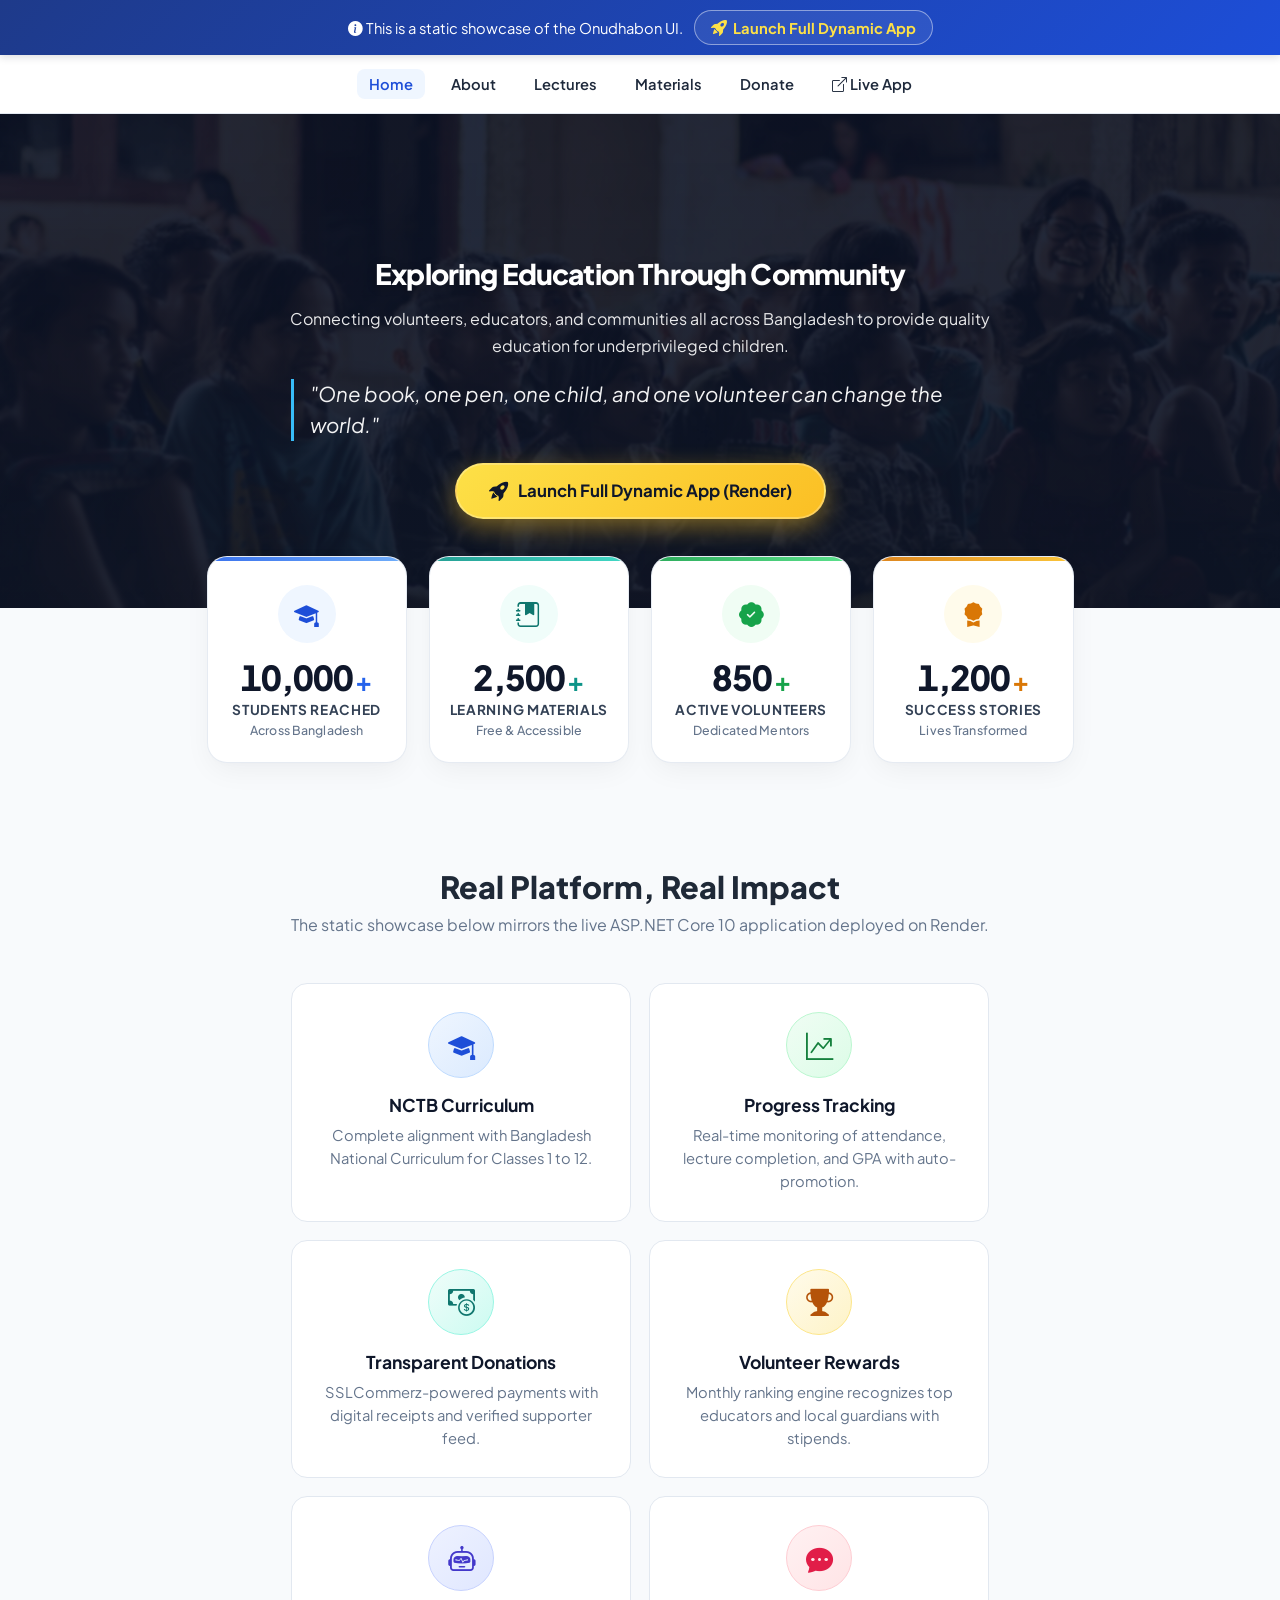
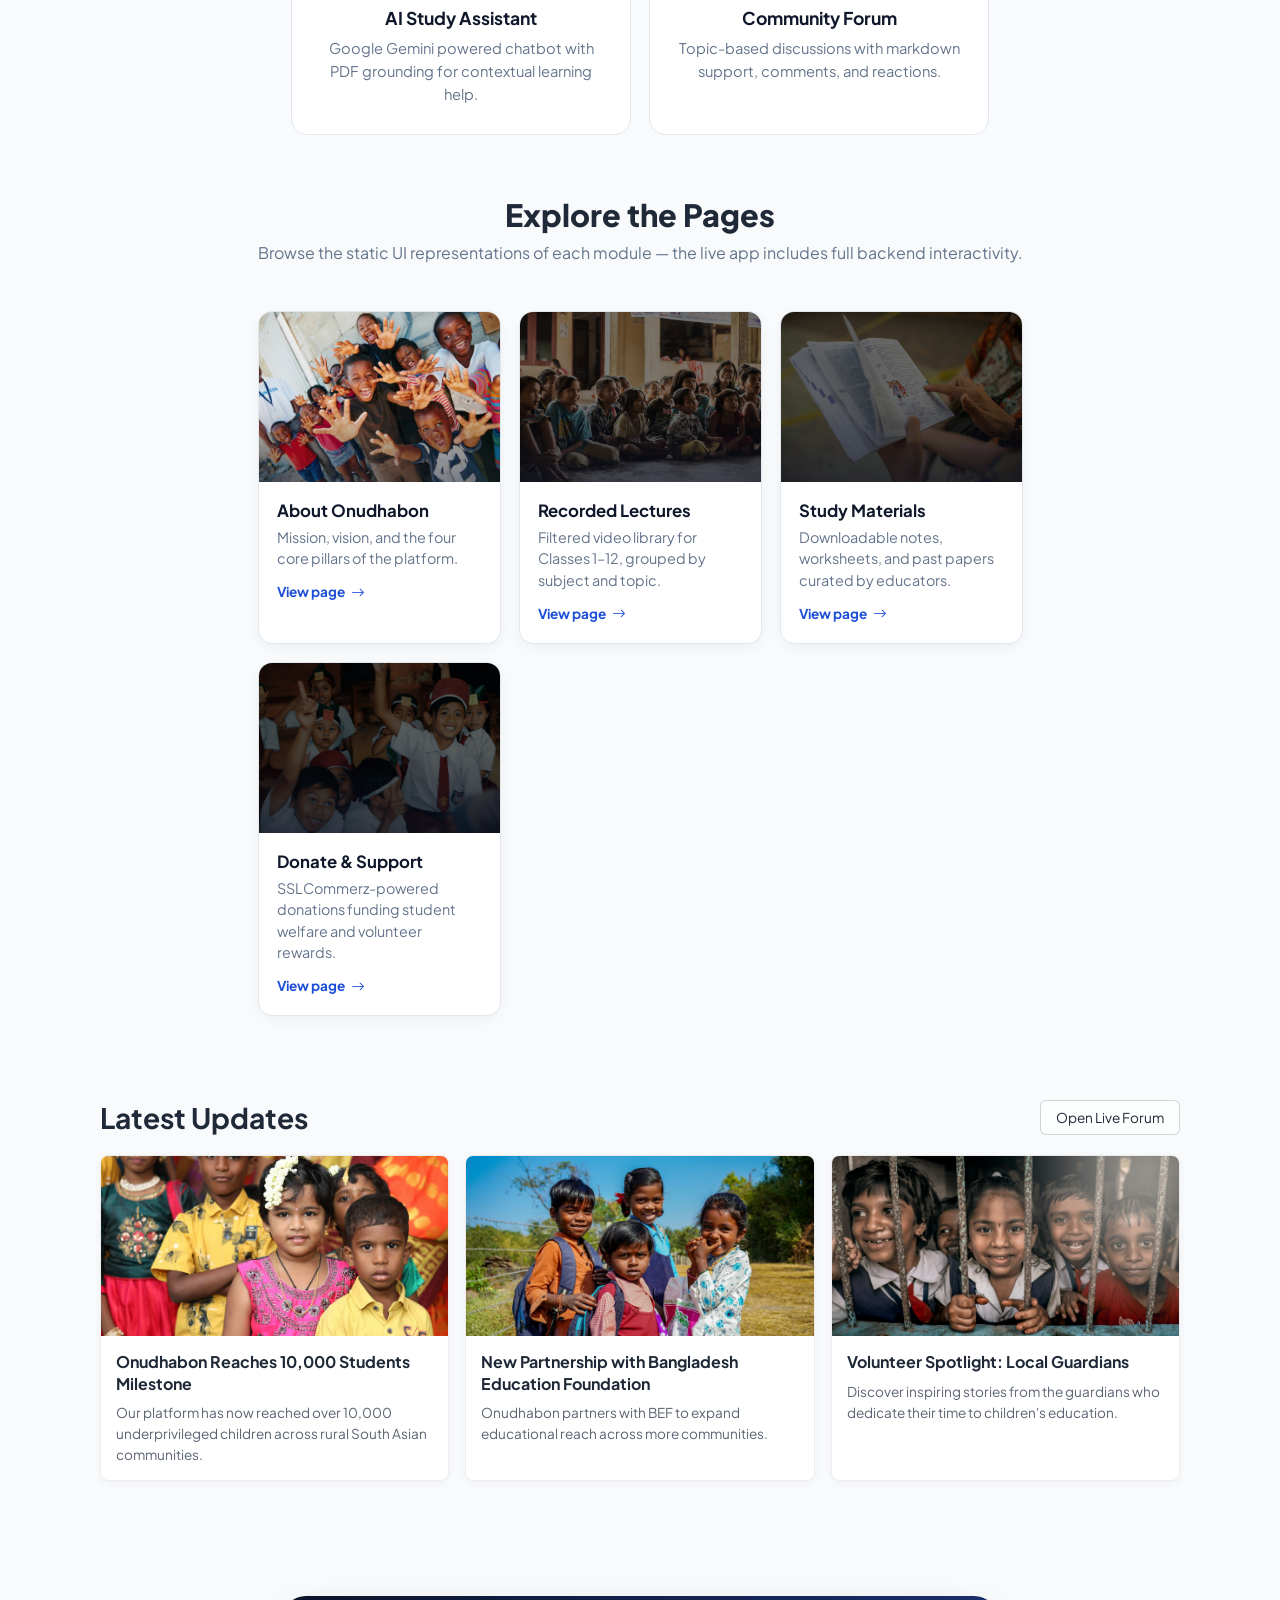
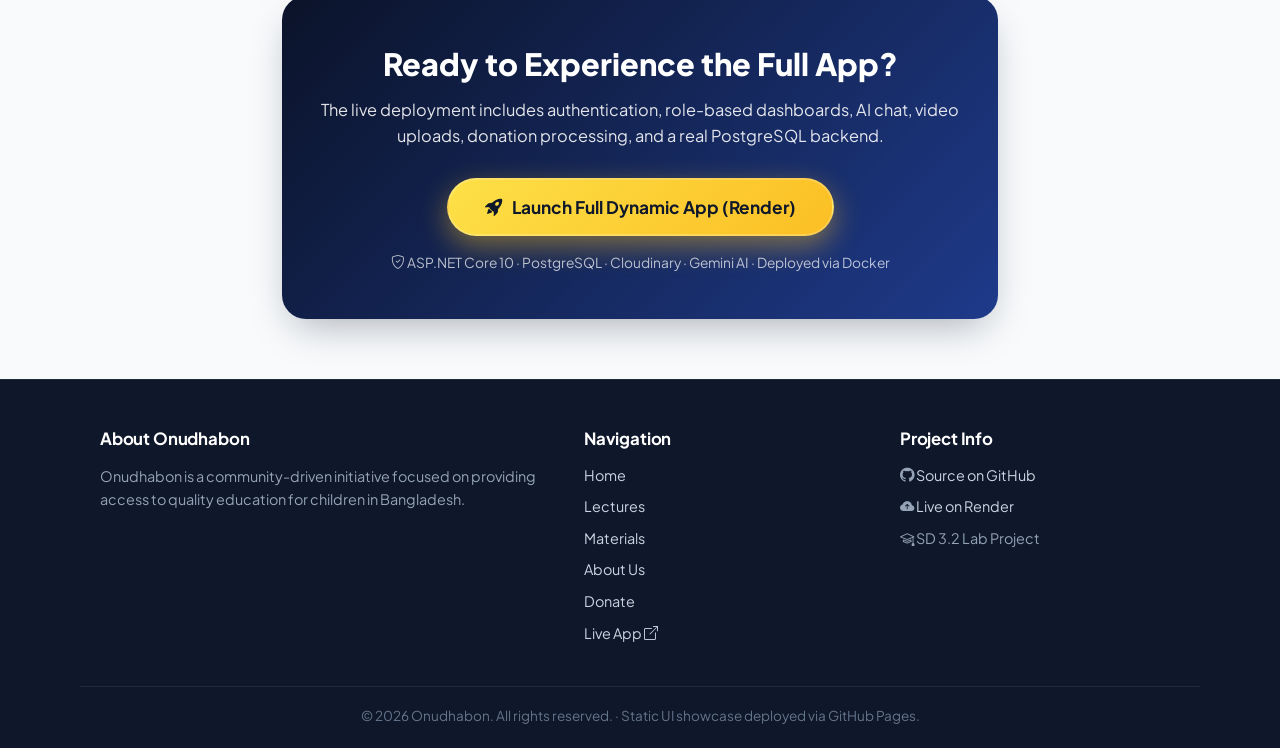
==== docs/index.html @ 287881da "Add GitHub Pages static UI showcase" ====
<!DOCTYPE html>
<html lang="en">
<head>
    <meta charset="utf-8" />
    <meta name="viewport" content="width=device-width, initial-scale=1.0" />
    <title>Onudhabon — Educational Welfare Platform | SD 3.2 Project</title>
    <meta name="description" content="Onudhabon is a community-driven educational welfare platform empowering underprivileged children in Bangladesh through volunteer educators, local guardians, and transparent donations." />
    <link rel="icon" type="image/png" href="images/tab_logo.png" />
    <link rel="preconnect" href="https://fonts.googleapis.com" />
    <link rel="preconnect" href="https://fonts.gstatic.com" crossorigin />
    <link href="https://fonts.googleapis.com/css2?family=Plus+Jakarta+Sans:wght@400;500;600;700;800&display=swap" rel="stylesheet" />
    <link rel="stylesheet" href="https://cdn.jsdelivr.net/npm/bootstrap-icons@1.11.3/font/bootstrap-icons.min.css" />
    <link rel="stylesheet" href="css/site.css" />
    <link rel="stylesheet" href="css/docs-override.css" />
</head>
<body class="d-flex flex-column min-vh-100 has-hero home-page">

    <!-- GitHub Pages notice banner -->
    <div class="ghpages-notice">
        <i class="bi bi-info-circle-fill me-1"></i>
        This is a static showcase of the Onudhabon UI.
        <a class="ghpages-notice-link" href="https://onudhabon-sd-3-2.onrender.com/" target="_blank" rel="noopener noreferrer">
            <i class="bi bi-rocket-takeoff-fill"></i> Launch Full Dynamic App
        </a>
    </div>

    <!-- Simple static page nav (for GitHub Pages - replaces Razor layout) -->
    <nav class="static-page-nav" aria-label="Showcase navigation">
        <a href="index.html" class="active">Home</a>
        <a href="about.html">About</a>
        <a href="lectures.html">Lectures</a>
        <a href="materials.html">Materials</a>
        <a href="donate.html">Donate</a>
        <a href="https://onudhabon-sd-3-2.onrender.com/" target="_blank" rel="noopener noreferrer"><i class="bi bi-box-arrow-up-right"></i> Live App</a>
    </nav>

    <!-- HERO -->
    <section class="home-hero">
        <div class="hero-overlay"></div>
        <div class="hero-content">
            <h1>Exploring Education Through Community</h1>
            <p>Connecting volunteers, educators, and communities all across Bangladesh to provide quality education for underprivileged children.</p>
            <blockquote>"One book, one pen, one child, and one volunteer can change the world."</blockquote>
            <a class="hero-cta" href="https://onudhabon-sd-3-2.onrender.com/" target="_blank" rel="noopener noreferrer">
                <i class="bi bi-rocket-takeoff-fill"></i> Launch Full Dynamic App (Render)
            </a>
        </div>
    </section>

    <!-- STATS -->
    <section class="home-stats" aria-label="Key Impact Statistics">
        <div class="stat-card stat-blue">
            <div class="stat-icon-wrapper">
                <div class="stat-icon"><i class="bi bi-mortarboard-fill"></i></div>
            </div>
            <div class="stat-info">
                <div class="stat-value-container">
                    <span class="stat-value">10,000</span><span class="stat-plus">+</span>
                </div>
                <div class="stat-label">Students Reached</div>
                <span class="stat-tag">Across Bangladesh</span>
            </div>
        </div>
        <div class="stat-card stat-teal">
            <div class="stat-icon-wrapper">
                <div class="stat-icon"><i class="bi bi-journal-bookmark-fill"></i></div>
            </div>
            <div class="stat-info">
                <div class="stat-value-container">
                    <span class="stat-value">2,500</span><span class="stat-plus">+</span>
                </div>
                <div class="stat-label">Learning Materials</div>
                <span class="stat-tag">Free &amp; Accessible</span>
            </div>
        </div>
        <div class="stat-card stat-green">
            <div class="stat-icon-wrapper">
                <div class="stat-icon"><i class="bi bi-patch-check-fill"></i></div>
            </div>
            <div class="stat-info">
                <div class="stat-value-container">
                    <span class="stat-value">850</span><span class="stat-plus">+</span>
                </div>
                <div class="stat-label">Active Volunteers</div>
                <span class="stat-tag">Dedicated Mentors</span>
            </div>
        </div>
        <div class="stat-card stat-amber">
            <div class="stat-icon-wrapper">
                <div class="stat-icon"><i class="bi bi-award-fill"></i></div>
            </div>
            <div class="stat-info">
                <div class="stat-value-container">
                    <span class="stat-value">1,200</span><span class="stat-plus">+</span>
                </div>
                <div class="stat-label">Success Stories</div>
                <span class="stat-tag">Lives Transformed</span>
            </div>
        </div>
    </section>

    <!-- FEATURES -->
    <section class="showcase-features">
        <div class="section-header">
            <div>
                <h2>Real Platform, Real Impact</h2>
                <p>The static showcase below mirrors the live ASP.NET Core 10 application deployed on Render.</p>
            </div>
        </div>

        <div class="features-grid">
            <div class="feature-card">
                <div class="feature-icon" style="background: linear-gradient(135deg, #eff6ff 0%, #dbeafe 100%); color: #1d4ed8; border: 1.5px solid #bfdbfe;">
                    <i class="bi bi-mortarboard-fill"></i>
                </div>
                <h3>NCTB Curriculum</h3>
                <p>Complete alignment with Bangladesh National Curriculum for Classes 1 to 12.</p>
            </div>
            <div class="feature-card">
                <div class="feature-icon" style="background: linear-gradient(135deg, #f0fdf4 0%, #dcfce7 100%); color: #15803d; border: 1.5px solid #bbf7d0;">
                    <i class="bi bi-graph-up-arrow"></i>
                </div>
                <h3>Progress Tracking</h3>
                <p>Real-time monitoring of attendance, lecture completion, and GPA with auto-promotion.</p>
            </div>
            <div class="feature-card">
                <div class="feature-icon" style="background: linear-gradient(135deg, #f0fdfa 0%, #ccfbf1 100%); color: #0f766e; border: 1.5px solid #99f6e4;">
                    <i class="bi bi-cash-coin"></i>
                </div>
                <h3>Transparent Donations</h3>
                <p>SSLCommerz-powered payments with digital receipts and verified supporter feed.</p>
            </div>
            <div class="feature-card">
                <div class="feature-icon" style="background: linear-gradient(135deg, #fffbeb 0%, #fef3c7 100%); color: #b45309; border: 1.5px solid #fde68a;">
                    <i class="bi bi-trophy-fill"></i>
                </div>
                <h3>Volunteer Rewards</h3>
                <p>Monthly ranking engine recognizes top educators and local guardians with stipends.</p>
            </div>
            <div class="feature-card">
                <div class="feature-icon" style="background: linear-gradient(135deg, #eef2ff 0%, #e0e7ff 100%); color: #4338ca; border: 1.5px solid #c7d2fe;">
                    <i class="bi bi-robot"></i>
                </div>
                <h3>AI Study Assistant</h3>
                <p>Google Gemini powered chatbot with PDF grounding for contextual learning help.</p>
            </div>
            <div class="feature-card">
                <div class="feature-icon" style="background: linear-gradient(135deg, #fff1f2 0%, #ffe4e6 100%); color: #e11d48; border: 1.5px solid #fecdd3;">
                    <i class="bi bi-chat-dots-fill"></i>
                </div>
                <h3>Community Forum</h3>
                <p>Topic-based discussions with markdown support, comments, and reactions.</p>
            </div>
        </div>
    </section>

    <!-- PAGE PREVIEW TILES -->
    <section class="showcase-features" style="margin-top: 0;">
        <div class="section-header">
            <div>
                <h2>Explore the Pages</h2>
                <p>Browse the static UI representations of each module — the live app includes full backend interactivity.</p>
            </div>
        </div>

        <div class="features-grid">
            <a class="preview-tile" href="about.html">
                <div class="preview-tile-img" style="background-image: url('images/about_hero.jpg');"></div>
                <div class="preview-tile-body">
                    <h3>About Onudhabon</h3>
                    <p>Mission, vision, and the four core pillars of the platform.</p>
                    <span class="preview-link">View page <i class="bi bi-arrow-right"></i></span>
                </div>
            </a>
            <a class="preview-tile" href="lectures.html">
                <div class="preview-tile-img" style="background-image: url('images/home.jpeg');"></div>
                <div class="preview-tile-body">
                    <h3>Recorded Lectures</h3>
                    <p>Filtered video library for Classes 1–12, grouped by subject and topic.</p>
                    <span class="preview-link">View page <i class="bi bi-arrow-right"></i></span>
                </div>
            </a>
            <a class="preview-tile" href="materials.html">
                <div class="preview-tile-img" style="background-image: url('images/materials.jpeg');"></div>
                <div class="preview-tile-body">
                    <h3>Study Materials</h3>
                    <p>Downloadable notes, worksheets, and past papers curated by educators.</p>
                    <span class="preview-link">View page <i class="bi bi-arrow-right"></i></span>
                </div>
            </a>
            <a class="preview-tile" href="donate.html">
                <div class="preview-tile-img" style="background-image: url('images/donation_hero.jpg');"></div>
                <div class="preview-tile-body">
                    <h3>Donate &amp; Support</h3>
                    <p>SSLCommerz-powered donations funding student welfare and volunteer rewards.</p>
                    <span class="preview-link">View page <i class="bi bi-arrow-right"></i></span>
                </div>
            </a>
        </div>
    </section>

    <!-- LATEST UPDATES -->
    <section class="home-updates">
        <div class="section-header">
            <h2>Latest Updates</h2>
            <a class="view-all-btn" href="https://onudhabon-sd-3-2.onrender.com/Forum" target="_blank" rel="noopener noreferrer">Open Live Forum</a>
        </div>
        <div class="updates-grid">
            <article class="update-card">
                <img src="images/latest updates pic1.jpeg" alt="Milestone image" />
                <div class="update-card-body">
                    <h3>Onudhabon Reaches 10,000 Students Milestone</h3>
                    <p>Our platform has now reached over 10,000 underprivileged children across rural South Asian communities.</p>
                </div>
            </article>
            <article class="update-card">
                <img src="images/latest updates pic2.jpeg" alt="Partnership image" />
                <div class="update-card-body">
                    <h3>New Partnership with Bangladesh Education Foundation</h3>
                    <p>Onudhabon partners with BEF to expand educational reach across more communities.</p>
                </div>
            </article>
            <article class="update-card">
                <img src="images/latest updates pic3.jpeg" alt="Guardian image" />
                <div class="update-card-body">
                    <h3>Volunteer Spotlight: Local Guardians</h3>
                    <p>Discover inspiring stories from the guardians who dedicate their time to children's education.</p>
                </div>
            </article>
        </div>
    </section>

    <!-- BIG CTA -->
    <section class="big-cta">
        <h2>Ready to Experience the Full App?</h2>
        <p>The live deployment includes authentication, role-based dashboards, AI chat, video uploads, donation processing, and a real PostgreSQL backend.</p>
        <a class="big-cta-btn" href="https://onudhabon-sd-3-2.onrender.com/" target="_blank" rel="noopener noreferrer">
            <i class="bi bi-rocket-takeoff-fill"></i> Launch Full Dynamic App (Render)
        </a>
        <span class="small-note">
            <i class="bi bi-shield-check me-1"></i>
            ASP.NET Core 10 · PostgreSQL · Cloudinary · Gemini AI · Deployed via Docker
        </span>
    </section>

    <!-- FOOTER -->
    <footer class="site-footer mt-auto">
        <div class="footer-inner">
            <div class="footer-column about-column">
                <h3>About Onudhabon</h3>
                <p>Onudhabon is a community-driven initiative focused on providing access to quality education for children in Bangladesh.</p>
            </div>
            <div class="footer-column navigation-column">
                <h3>Navigation</h3>
                <ul>
                    <li><a href="index.html">Home</a></li>
                    <li><a href="lectures.html">Lectures</a></li>
                    <li><a href="materials.html">Materials</a></li>
                    <li><a href="about.html">About Us</a></li>
                    <li><a href="donate.html">Donate</a></li>
                    <li><a href="https://onudhabon-sd-3-2.onrender.com/" target="_blank" rel="noopener noreferrer">Live App <i class="bi bi-box-arrow-up-right"></i></a></li>
                </ul>
            </div>
            <div class="footer-column connect-column">
                <h3>Project Info</h3>
                <ul>
                    <li><i class="bi bi-github me-1"></i> <a href="https://github.com/abonty360/Onudhabon_SD_3.2" target="_blank" rel="noopener noreferrer">Source on GitHub</a></li>
                    <li><i class="bi bi-cloud-arrow-up-fill me-1"></i> <a href="https://onudhabon-sd-3-2.onrender.com/" target="_blank" rel="noopener noreferrer">Live on Render</a></li>
                    <li><i class="bi bi-mortarboard me-1"></i> SD 3.2 Lab Project</li>
                </ul>
            </div>
        </div>
        <div class="footer-bottom">
            &copy; 2026 Onudhabon. All rights reserved. · Static UI showcase deployed via GitHub Pages.
        </div>
    </footer>
</body>
</html>
---- docs/css/site.css ----
/* =========================================
   BASE & GLOBAL LAYOUT
========================================= */

html {
    position: relative;
    min-height: 100%;
    width: 100%;
    overflow-x: clip;
    -webkit-font-smoothing: antialiased;
    -moz-osx-font-smoothing: grayscale;
    -webkit-text-size-adjust: 100%;
}

body {
    min-height: 100vh;
    min-height: 100dvh;
    width: 100%;
    overflow-x: clip;
    display: flex;
    flex-direction: column;
    margin: 0;
    font-family: "Plus Jakarta Sans", -apple-system, BlinkMacSystemFont, "Segoe UI", Roboto, sans-serif;
    color: #0f172a;
    background-color: #f8fafc;
    -webkit-tap-highlight-color: transparent;
}

main[role="main"],
main {
    flex: 1 0 auto;
    width: 100%;
}

.footer {
    width: 100%;
    margin-top: auto;
    line-height: normal;
    padding: 1.25rem 0;
    background-color: #ffffff;
}

/* =========================================
   SITE HEADER & NAVIGATION BAR
========================================= */

.site-header {
    position: fixed;
    top: 0;
    left: 0;
    right: 0;
    width: 100%;
    z-index: 1050;
    transition: background-color 0.25s cubic-bezier(0.16, 1, 0.3, 1),
                box-shadow 0.25s cubic-bezier(0.16, 1, 0.3, 1),
                border-color 0.25s ease,
                backdrop-filter 0.25s ease;
}

/* Non-Hero pages need top padding so content is not obscured */
body:not(.has-hero) main {
    padding-top: 74px;
}

/* Header in Transparent State (at top of hero pages) */
.site-header.header-transparent {
    background: linear-gradient(180deg, rgba(11, 19, 41, 0.85) 0%, rgba(11, 19, 41, 0.3) 75%, transparent 100%);
    border-bottom: 1px solid rgba(255, 255, 255, 0.08);
}

/* Header in Solid Dark State (initial state on non-hero pages) */
.site-header.header-solid {
    background: #0b1329;
    border-bottom: 1px solid rgba(255, 255, 255, 0.08);
    box-shadow: 0 4px 16px rgba(11, 19, 41, 0.2);
}

/* Default transparent/dark nav link colors */
.main-navbar .nav-link {
    color: rgba(255, 255, 255, 0.9) !important;
    font-weight: 500;
    transition: color 0.2s ease;
}

.main-navbar .nav-link:hover {
    color: #ffffff !important;
}

.main-navbar .nav-link.active {
    color: #ffffff !important;
    font-weight: 700;
}

/* Transparent State: Buttons & Links */
.nav-donate-link {
    color: #fde047 !important;
    font-weight: 700 !important;
}

.user-profile-link {
    background-color: rgba(255, 255, 255, 0.12);
    border: 1px solid rgba(255, 255, 255, 0.2);
    transition: background-color 0.2s ease;
}

.user-profile-link:hover {
    background-color: rgba(255, 255, 255, 0.2);
}

.user-name-text {
    color: #ffffff;
}

.nav-icon-link {
    color: #ffffff !important;
    transition: background-color 0.2s ease;
}

.nav-icon-link:hover {
    background-color: rgba(255, 255, 255, 0.15);
}

.btn-nav-action {
    color: #ffffff !important;
    border: 1px solid rgba(255, 255, 255, 0.4) !important;
    background-color: rgba(255, 255, 255, 0.1) !important;
    backdrop-filter: blur(4px);
    transition: all 0.2s ease;
}

.btn-nav-action:hover {
    background-color: #ffffff !important;
    color: #0f172a !important;
    border-color: #ffffff !important;
}

.btn-nav-login {
    color: #ffffff !important;
    border: 1px solid rgba(255, 255, 255, 0.4) !important;
    background-color: rgba(255, 255, 255, 0.08) !important;
    backdrop-filter: blur(4px);
    transition: all 0.2s ease;
}

.main-navbar .nav-link.btn-nav-login:hover,
.btn-nav-login:hover {
    background-color: rgba(255, 255, 255, 0.18) !important;
    border-color: rgba(255, 255, 255, 0.75) !important;
    color: #ffffff !important;
    transform: translateY(-1px);
    box-shadow: 0 4px 12px rgba(0, 0, 0, 0.15);
}

.btn-nav-register {
    background: linear-gradient(135deg, #1e3a8a 0%, #1d4ed8 100%) !important;
    color: #ffffff !important;
    border: 1px solid rgba(255, 255, 255, 0.25) !important;
    box-shadow: 0 2px 8px rgba(29, 78, 216, 0.25);
    transition: all 0.2s ease;
}

.btn-nav-register:hover {
    background: linear-gradient(135deg, #1e40af 0%, #2563eb 100%) !important;
    color: #ffffff !important;
    box-shadow: 0 4px 14px rgba(29, 78, 216, 0.4);
    transform: translateY(-1px);
}

.btn-logout {
    background-color: rgba(255, 255, 255, 0.15) !important;
    color: #ffffff !important;
    border: 1px solid rgba(255, 255, 255, 0.25) !important;
    transition: all 0.2s ease;
}

.btn-logout:hover {
    background-color: #ef4444 !important;
    border-color: #ef4444 !important;
    color: #ffffff !important;
}

/* =========================================
   HEADER SCROLLED STATE (BECOMES WHITE)
========================================= */

.site-header.header-scrolled {
    background: #ffffff !important;
    backdrop-filter: blur(16px);
    -webkit-backdrop-filter: blur(16px);
    box-shadow: 0 4px 20px -2px rgba(15, 23, 42, 0.08), 0 2px 6px -1px rgba(15, 23, 42, 0.04) !important;
    border-bottom: 1px solid rgba(226, 232, 240, 0.95) !important;
}

/* Scrolled Navbar Logo Switching */
.site-header .navbar-logo-default {
    display: inline-block !important;
}

.site-header .navbar-logo-scrolled {
    display: none !important;
}

.site-header.header-scrolled .navbar-logo-default {
    display: none !important;
}

.site-header.header-scrolled .navbar-logo-scrolled {
    display: inline-block !important;
}

/* Scrolled Nav Links */
.site-header.header-scrolled .main-navbar .nav-link:not(.btn-nav-register):not(.btn-nav-login) {
    color: #475569 !important;
    font-weight: 600;
}

.site-header.header-scrolled .main-navbar .nav-link:not(.btn-nav-register):not(.btn-nav-login):hover {
    color: #1d4ed8 !important;
}

.site-header.header-scrolled .main-navbar .nav-link:not(.btn-nav-register):not(.btn-nav-login).active {
    color: #1d4ed8 !important;
    font-weight: 700;
}

/* Scrolled Donate Link */
.site-header.header-scrolled .nav-donate-link,
.site-header.header-scrolled .main-navbar .nav-link[href*="Donation"] {
    color: #d97706 !important;
    font-weight: 700;
}

/* Scrolled Admin Link */
.site-header.header-scrolled .main-navbar .nav-link[href*="Admin"] {
    color: #dc2626 !important;
}

/* Scrolled User Profile & Notifications */
.site-header.header-scrolled .user-profile-link {
    background-color: #f1f5f9 !important;
    border: 1px solid #e2e8f0 !important;
}

.site-header.header-scrolled .user-profile-link:hover {
    background-color: #e2e8f0 !important;
}

.site-header.header-scrolled .user-name-text {
    color: #0f172a !important;
}

.site-header.header-scrolled .nav-icon-link {
    color: #334155 !important;
}

.site-header.header-scrolled .nav-icon-link:hover {
    background-color: #f1f5f9 !important;
}

/* Scrolled Action Buttons */
.site-header.header-scrolled .btn-nav-action {
    color: #1e293b !important;
    border-color: #cbd5e1 !important;
    background-color: transparent !important;
}

.site-header.header-scrolled .btn-nav-action:hover {
    background-color: #f1f5f9 !important;
    border-color: #94a3b8 !important;
    color: #0f172a !important;
}

.site-header.header-scrolled .main-navbar .btn-nav-login,
.site-header.header-scrolled .main-navbar .nav-link.btn-nav-login,
.site-header.header-scrolled .btn-nav-login {
    color: #1e293b !important;
    border: 1px solid #cbd5e1 !important;
    background-color: transparent !important;
}

.site-header.header-scrolled .main-navbar .btn-nav-login:hover,
.site-header.header-scrolled .main-navbar .nav-link.btn-nav-login:hover,
.site-header.header-scrolled .btn-nav-login:hover {
    background-color: #f1f5f9 !important;
    border-color: #94a3b8 !important;
    color: #0f172a !important;
}

.site-header.header-scrolled .main-navbar .btn-nav-register,
.site-header.header-scrolled .main-navbar .nav-link.btn-nav-register,
.site-header.header-scrolled .btn-nav-register {
    background: linear-gradient(135deg, #1e3a8a 0%, #1d4ed8 100%) !important;
    color: #ffffff !important;
    border: 1px solid rgba(255, 255, 255, 0.25) !important;
    box-shadow: 0 2px 8px rgba(29, 78, 216, 0.25);
}

.site-header.header-scrolled .main-navbar .btn-nav-register:hover,
.site-header.header-scrolled .main-navbar .nav-link.btn-nav-register:hover,
.site-header.header-scrolled .btn-nav-register:hover,
.site-header.header-scrolled .main-navbar .nav-link.btn-nav-register:focus,
.site-header.header-scrolled .main-navbar .nav-link.btn-nav-register.active {
    background: linear-gradient(135deg, #1e40af 0%, #2563eb 100%) !important;
    color: #ffffff !important;
    box-shadow: 0 4px 14px rgba(29, 78, 216, 0.4);
    transform: translateY(-1px);
}

.site-header.header-scrolled .btn-logout {
    background: linear-gradient(135deg, #1e3a8a 0%, #1d4ed8 100%) !important;
    color: #ffffff !important;
    border: none !important;
}

.site-header.header-scrolled .btn-logout:hover {
    background: #ef4444 !important;
    color: #ffffff !important;
}

.site-header .navbar-toggler {
    border: 1px solid rgba(255, 255, 255, 0.25) !important;
    border-radius: 10px;
    padding: 6px 10px;
    transition: background-color 0.2s ease, border-color 0.2s ease;
}

.site-header .navbar-toggler:focus {
    box-shadow: 0 0 0 3px rgba(255, 255, 255, 0.25) !important;
}

.site-header.header-scrolled .navbar-toggler {
    filter: none;
    border: 1px solid #cbd5e1 !important;
    background-color: #f8fafc;
}

.site-header.header-scrolled .navbar-toggler:focus {
    box-shadow: 0 0 0 3px rgba(37, 99, 235, 0.2) !important;
}

.site-header.header-scrolled .navbar-toggler-icon {
    background-image: url("data:image/svg+xml,%3csvg xmlns='http://www.w3.org/2000/svg' viewBox='0 0 30 30'%3e%3cpath stroke='%230f172a' stroke-linecap='round' stroke-miterlimit='10' stroke-width='2' d='M4 7h22M4 15h22M4 23h22'/%3e%3c/svg%3e") !important;
}

/* Override any potential Bootstrap text-white utility classes on scrolled navbar except for white-text buttons */
.site-header.header-scrolled .text-white:not(.btn-nav-register):not(.btn-logout) {
    color: #0f172a !important;
}

.site-header.header-scrolled .text-white-50 {
    color: #64748b !important;
}

/* =========================================
   HOME PAGE
========================================= */

.home-page {
    background: #f8fafc;
    color: #0f172a;
    font-family: "Plus Jakarta Sans", -apple-system, BlinkMacSystemFont, "Segoe UI", Roboto, sans-serif;
    min-height: auto;
    width: 100%;
    overflow: visible;
}


/* =========================================
   HERO
========================================= */

.home-hero {
    position: relative;
    min-height: 360px;
    display: flex;
    align-items: center;
    justify-content: center;
    background-image: url('/images/home.jpeg');
    background-size: cover;
    background-position: center;
    overflow: hidden;
}

.hero-overlay {
    position: absolute;
    inset: 0;
    background: linear-gradient(180deg, rgba(11, 19, 41, 0.78) 0%, rgba(15, 23, 42, 0.84) 100%);
    backdrop-filter: blur(1px);
}

.hero-content {
    position: relative;
    z-index: 2;
    width: min(1000px, 92%);
    margin: 0 auto;
    text-align: center;
    color: #ffffff;
    padding: 44px 20px;
}

.hero-content h1 {
    margin: 0 0 16px;
    font-size: clamp(2rem, 3.2vw, 3.25rem);
    font-weight: 800;
    line-height: 1.15;
    letter-spacing: -0.03em;
    color: #ffffff;
    text-shadow: 0 2px 10px rgba(0, 0, 0, 0.3);
}

.hero-content p {
    max-width: 780px;
    margin: 0 auto 20px;
    font-size: 1rem;
    line-height: 1.65;
    color: rgba(255, 255, 255, 0.9);
}

.hero-content blockquote {
    max-width: 680px;
    margin: 0 auto;
    font-size: clamp(1.05rem, 1.6vw, 1.4rem);
    line-height: 1.5;
    font-style: italic;
    color: rgba(255, 255, 255, 0.95);
    border-left: 3px solid #38bdf8;
    padding-left: 16px;
    text-align: left;
    display: inline-block;
}


/* =========================================
   STATISTICS (HOME PAGE)
========================================= */

.home-stats {
    max-width: 1200px;
    margin: -52px auto 44px;
    padding: 0 24px;
    display: grid;
    grid-template-columns: repeat(4, minmax(0, 1fr));
    gap: 22px;
    position: relative;
    z-index: 10;
}

.home-stats .stat-card,
.home-stats .stat-item {
    background: #ffffff;
    border: 1px solid rgba(226, 232, 240, 0.85);
    border-radius: 20px;
    padding: 28px 20px 24px;
    display: flex;
    flex-direction: column;
    align-items: center;
    justify-content: center;
    text-align: center;
    position: relative;
    overflow: hidden;
    box-shadow: 0 10px 30px -5px rgba(15, 23, 42, 0.06), 0 4px 10px -2px rgba(15, 23, 42, 0.02);
    transition: transform 0.35s cubic-bezier(0.16, 1, 0.3, 1),
                box-shadow 0.35s cubic-bezier(0.16, 1, 0.3, 1),
                border-color 0.35s ease;
}

.home-stats .stat-card::before,
.home-stats .stat-item::before {
    content: '';
    position: absolute;
    top: 0;
    left: 0;
    right: 0;
    height: 4px;
    opacity: 0.9;
    transition: height 0.3s ease, opacity 0.3s ease;
}

/* Card Themes */
.home-stats .stat-blue::before {
    background: linear-gradient(90deg, #2563eb, #60a5fa);
}
.home-stats .stat-teal::before {
    background: linear-gradient(90deg, #0d9488, #2dd4bf);
}
.home-stats .stat-green::before {
    background: linear-gradient(90deg, #16a34a, #4ade80);
}
.home-stats .stat-amber::before {
    background: linear-gradient(90deg, #d97706, #fbbf24);
}

.home-stats .stat-card:hover,
.home-stats .stat-item:hover {
    transform: translateY(-8px);
    box-shadow: 0 20px 35px -8px rgba(15, 23, 42, 0.12), 0 8px 16px -4px rgba(15, 23, 42, 0.04);
}

.home-stats .stat-card:hover::before,
.home-stats .stat-item:hover::before {
    height: 5px;
    opacity: 1;
}

.home-stats .stat-blue:hover { border-color: #bfdbfe; }
.home-stats .stat-teal:hover { border-color: #99f6e4; }
.home-stats .stat-green:hover { border-color: #bbf7d0; }
.home-stats .stat-amber:hover { border-color: #fde68a; }

/* Icon Badges (Formal Circular Style) */
.home-stats .stat-icon-wrapper {
    margin-bottom: 16px;
    display: flex;
    align-items: center;
    justify-content: center;
}

.home-stats .stat-icon {
    width: 58px;
    height: 58px;
    border-radius: 50%;
    display: inline-flex;
    align-items: center;
    justify-content: center;
    font-size: 1.55rem;
    position: relative;
    transition: transform 0.25s cubic-bezier(0.16, 1, 0.3, 1), 
                box-shadow 0.25s ease;
}

.home-stats .stat-card:hover .stat-icon,
.home-stats .stat-item:hover .stat-icon {
    transform: translateY(-2px) scale(1.05);
}

.home-stats .stat-blue .stat-icon {
    background-color: #eff6ff;
    color: #1d4ed8;
}

.home-stats .stat-teal .stat-icon {
    background-color: #f0fdfa;
    color: #0f766e;
}

.home-stats .stat-green .stat-icon {
    background-color: #f0fdf4;
    color: #16a34a;
}

.home-stats .stat-amber .stat-icon {
    background-color: #fffbeb;
    color: #d97706;
}

/* Values & Typography */
.home-stats .stat-value-container {
    display: inline-flex;
    align-items: baseline;
    justify-content: center;
    margin-bottom: 5px;
}

.home-stats .stat-value {
    font-size: 2.15rem;
    font-weight: 800;
    color: #0f172a;
    line-height: 1.1;
    letter-spacing: -0.03em;
    font-feature-settings: "tnum";
    font-variant-numeric: tabular-nums;
}

.home-stats .stat-plus {
    font-size: 1.65rem;
    font-weight: 700;
    margin-left: 2px;
    line-height: 1;
}

.home-stats .stat-blue .stat-plus { color: #2563eb; }
.home-stats .stat-teal .stat-plus { color: #0d9488; }
.home-stats .stat-green .stat-plus { color: #16a34a; }
.home-stats .stat-amber .stat-plus { color: #d97706; }

.home-stats .stat-label {
    font-size: 0.85rem;
    font-weight: 700;
    color: #334155;
    text-transform: uppercase;
    letter-spacing: 0.05em;
    margin-bottom: 4px;
}

.home-stats .stat-tag {
    font-size: 0.775rem;
    color: #64748b;
    font-weight: 500;
    letter-spacing: 0.01em;
    display: block;
}

@media (max-width: 980px) {
    .home-stats {
        grid-template-columns: repeat(2, minmax(0, 1fr));
        margin-top: -30px;
        gap: 18px;
    }
}

@media (max-width: 540px) {
    .home-stats {
        grid-template-columns: 1fr;
        margin-top: 16px;
        gap: 16px;
        padding: 0 16px;
    }

    .home-stats .stat-card,
    .home-stats .stat-item {
        padding: 22px 18px 20px;
    }

    .home-stats .stat-icon {
        width: 50px;
        height: 50px;
        font-size: 1.35rem;
    }

    .home-stats .stat-value {
        font-size: 1.85rem;
    }
}

/* =========================================
   MODERN SAAS METRICS & STATS CARDS
========================================= */

.saas-metric-card {
    background: #ffffff;
    border: 1px solid rgba(226, 232, 240, 0.85);
    border-radius: 16px;
    padding: 1.2rem 1.35rem;
    box-shadow: 0 1px 3px 0 rgba(15, 23, 42, 0.04), 0 1px 2px -1px rgba(15, 23, 42, 0.02);
    transition: all 0.2s cubic-bezier(0.16, 1, 0.3, 1);
    position: relative;
    overflow: hidden;
    height: 100%;
    display: flex;
    flex-direction: column;
    justify-content: space-between;
}

.saas-metric-card:hover {
    transform: translateY(-3px);
    border-color: rgba(203, 213, 225, 0.9);
    box-shadow: 0 12px 24px -6px rgba(15, 23, 42, 0.08), 0 4px 6px -2px rgba(15, 23, 42, 0.03);
}

.saas-metric-card.highlight-primary {
    background: linear-gradient(145deg, #ffffff 0%, #f0f7ff 100%);
    border-color: #bfdbfe;
}

.saas-metric-card.highlight-warning {
    background: linear-gradient(145deg, #ffffff 0%, #fffbeb 100%);
    border-color: #fde68a;
}

.saas-metric-card.highlight-success {
    background: linear-gradient(145deg, #ffffff 0%, #f0fdf4 100%);
    border-color: #bbf7d0;
}

.saas-metric-card.highlight-rose {
    background: linear-gradient(145deg, #ffffff 0%, #fff1f2 100%);
    border-color: #fecdd3;
}

.metric-header {
    display: flex;
    align-items: center;
    justify-content: space-between;
    margin-bottom: 0.75rem;
}

.metric-title {
    font-size: 0.78rem;
    font-weight: 700;
    text-transform: uppercase;
    letter-spacing: 0.04em;
    color: #64748b;
    margin-bottom: 0;
}

.metric-icon-badge {
    width: 42px;
    height: 42px;
    border-radius: 12px;
    display: flex;
    align-items: center;
    justify-content: center;
    font-size: 1.25rem;
    flex-shrink: 0;
    transition: transform 0.2s ease;
}

.saas-metric-card:hover .metric-icon-badge {
    transform: scale(1.08);
}

.metric-value {
    font-size: 1.85rem;
    font-weight: 800;
    color: #0f172a;
    line-height: 1.15;
    margin-bottom: 0.35rem;
    font-feature-settings: "tnum";
}

.metric-subtext {
    font-size: 0.8rem;
    color: #64748b;
    display: flex;
    align-items: center;
    gap: 0.35rem;
}

/* =========================================
   LATEST UPDATES
========================================= */

.home-updates {
    max-width: 1080px;

    margin: 0 auto;

    padding: 24px 20px 55px;
}

.section-header {
    display: flex;

    align-items: center;
    justify-content: space-between;

    margin-bottom: 20px;
}

.section-header h2 {
    margin: 0;

    font-size: clamp(1.6rem, 2.2vw, 2rem);
    font-weight: 700;

    color: #1f2937;
}

.view-all-btn {
    display: inline-flex;

    align-items: center;
    justify-content: center;

    padding: 8px 15px;

    background: rgba(255, 255, 255, 0.72);

    border: 1px solid rgba(15, 23, 42, 0.18);
    border-radius: 6px;

    font-size: 0.85rem;

    color: #1f2937;
    text-decoration: none;
}

.view-all-btn:hover {
    background: #f2f2f2;
}


/* =========================================
   UPDATE CARDS
========================================= */

.updates-grid {
    display: grid;

    grid-template-columns: repeat(3, minmax(0, 1fr));

    gap: 16px;
}

.update-card {
    background: rgba(255, 255, 255, 0.9);

    border: 1px solid rgba(15, 23, 42, 0.08);
    border-radius: 8px;

    overflow: hidden;

    box-shadow: 0 2px 10px rgba(15, 23, 42, 0.04);
}

.update-card img {
    display: block;

    width: 100%;
    height: 180px;

    object-fit: cover;
}

.update-card-body {
    padding: 15px;
}

.update-card-body h3 {
    margin: 0 0 8px;

    font-size: 1rem;
    line-height: 1.35;
    font-weight: 700;

    color: #1f2937;
}

.update-card-body p {
    margin: 0;

    color: #5b6472;

    line-height: 1.55;

    font-size: 0.85rem;
}


/* =========================================
   UPDATE PANEL
========================================= */

.toggle-update,
.close-panel {
    background: transparent;
    border: none;

    color: #1d72d8;

    font-weight: 600;

    padding: 0;
    margin-top: 12px;

    cursor: pointer;

    font-size: 0.9rem;
}

.update-panel {
    display: none;

    margin-top: 18px;

    background: rgba(255, 255, 255, 0.75);

    border: 1px solid rgba(15, 23, 42, 0.08);
    border-radius: 8px;

    padding: 20px;

    box-shadow: 0 2px 10px rgba(15, 23, 42, 0.04);
}

.update-panel.active {
    display: block;
}

.update-panel-header {
    display: flex;

    flex-wrap: wrap;

    align-items: center;

    gap: 8px 10px;

    margin-bottom: 14px;
}

.update-panel-header h3 {
    margin: 0;

    font-size: clamp(1.4rem, 2vw, 1.9rem);
    font-weight: 700;

    color: #1f2937;

    line-height: 1.25;
}

.panel-date,
.panel-tag {
    display: inline-flex;

    align-items: center;
    justify-content: center;

    padding: 4px 9px;

    border-radius: 6px;

    font-size: 0.75rem;
    line-height: 1;

    font-weight: 600;
}

.panel-date {
    color: #4b5563;
    background: rgba(148, 163, 184, 0.12);
}

.panel-tag {
    color: #1d72d8;
    background: rgba(29, 114, 216, 0.08);
}

.update-panel p {
    margin: 0;

    color: #4b5563;

    font-size: 0.9rem;
    line-height: 1.6;
}

.close-panel {
    margin-top: 15px;

    background: rgba(148, 163, 184, 0.18);

    color: #374151;

    border-radius: 6px;

    padding: 7px 14px;
}


/* =========================================
   GLOBAL FOOTER
========================================= */

.site-footer,
.home-footer {
    position: relative;
    width: 100%;
    margin-top: auto;
    clear: both;
    background: #0f172a;
    border-top: 1px solid rgba(255, 255, 255, 0.08);
    padding: 48px 0 24px;
    color: #94a3b8;
}

.footer-inner {
    max-width: 1080px;
    margin: 0 auto;
    padding: 0 20px;
    display: grid;
    grid-template-columns: 1.6fr 1fr 1fr;
    gap: 36px;
    align-items: start;
}

.footer-column h3 {
    margin: 0 0 16px;
    font-size: 1.05rem;
    font-weight: 700;
    color: #ffffff;
    letter-spacing: -0.01em;
}

.about-column p {
    margin: 0;
    color: #94a3b8;
    line-height: 1.65;
    font-size: 0.9rem;
}

.footer-column ul {
    list-style: none;
    padding: 0;
    margin: 0;
}

.footer-column li {
    margin-bottom: 10px;
    color: #94a3b8;
    font-size: 0.9rem;
    line-height: 1.5;
}

.footer-column a {
    color: #cbd5e1;
    text-decoration: none;
    transition: color 0.2s ease;
}

.footer-column a:hover {
    color: #38bdf8;
    text-decoration: none;
}

.footer-bottom {
    max-width: 1080px;
    margin: 32px auto 0;
    padding: 20px 20px 0;
    border-top: 1px solid rgba(255, 255, 255, 0.08);
    text-align: center;
    color: #64748b;
    font-size: 0.85rem;
}


/* =========================================
   TABLET
========================================= */

@media (max-width: 980px) {

    .home-stats,
    .updates-grid {
        grid-template-columns: repeat(2, minmax(0, 1fr));
    }

    .footer-inner {
        grid-template-columns: repeat(2, minmax(0, 1fr));
    }
}


/* =========================================
   MOBILE
========================================= */

@media (max-width: 720px) {

    .home-hero {
        min-height: 300px;
    }

    .hero-content {
        width: min(100%, 90%);
        padding: 30px 15px;
    }

    .hero-content h1 {
        font-size: 2.1rem;
    }

    .hero-content p {
        font-size: 0.88rem;
    }

    .hero-content blockquote {
        font-size: 1.1rem;
    }

    .home-stats,
    .updates-grid,
    .footer-inner {
        grid-template-columns: 1fr;
    }

    .home-updates {
        padding-left: 16px;
        padding-right: 16px;
    }

    .section-header {
        flex-direction: column;

        align-items: flex-start;

        gap: 10px;
    }

    .update-card img {
        height: 200px;
    }
}


/* =========================================
   SMALL MOBILE
========================================= */

@media (max-width: 500px) {

    .home-hero {
        min-height: 280px;
    }

    .hero-content h1 {
        font-size: 1.8rem;
    }

    .hero-content p {
        font-size: 0.82rem;
    }

    .hero-content blockquote {
        font-size: 1rem;
    }

    .stat-item {
        min-height: 125px;
    }

    .stat-icon {
        width: 46px;
        height: 46px;
        font-size: 1.3rem;
    }
}

/* =========================================
   LECTURE PAGE
========================================= */

.lecture-page {
    background: #f8fafc;
    min-height: auto;
    height: auto;
    width: 100%;
    color: #0f172a;
    overflow: visible;
    font-family: "Plus Jakarta Sans", -apple-system, BlinkMacSystemFont, "Segoe UI", Roboto, sans-serif;
}

/* =========================
   HERO
   ========================= */

.lecture-hero {
    position: relative;
    min-height: 340px;
    display: flex;
    align-items: center;
    justify-content: center;
    overflow: hidden;
    background-image: url('/images/home.jpeg');
    background-size: cover;
    background-position: center;
}

.lecture-hero-overlay {
    position: absolute;
    inset: 0;
    background: linear-gradient(180deg, rgba(11, 19, 41, 0.78) 0%, rgba(15, 23, 42, 0.84) 100%);
}

.lecture-hero-content {
    position: relative;
    z-index: 2;
    width: min(1000px, 90%);
    text-align: center;
    color: #fff;
    padding: 30px 20px 40px;
}

.hero-label {
    display: inline-block;
    color: rgba(255, 255, 255, 0.82);
    font-size: 0.85rem;
    font-weight: 600;
    margin-bottom: 14px;
    padding: 5px 11px;
    border-radius: 999px;
    background: rgba(255, 255, 255, 0.08);
}

.lecture-hero-content h1 {
    margin: 0;
    font-size: clamp(2.2rem, 3.2vw, 3.5rem);
    font-weight: 800;
    line-height: 1.12;
    letter-spacing: -0.03em;
    color: #fff;
}

.lecture-hero-content p {
    max-width: 800px;
    margin: 16px auto 0;
    font-size: 0.95rem;
    line-height: 1.6;
    color: rgba(255, 255, 255, 0.92);
}


/* =========================
   MAIN CONTENT
   ========================= */

.lecture-inner {
    max-width: 1080px;
    margin: 0 auto;
    padding: 30px 20px 60px;
}

.lecture-title {
    margin: 0 0 16px;
    font-size: 1.8rem;
    font-weight: 800;
    color: #1f2937;
}

.lecture-actions {
    margin-bottom: 22px;
}

.upload-btn {
    display: inline-flex;
    align-items: center;
    justify-content: center;
    background: linear-gradient(180deg, #1d2f87 0%, #0d1f73 100%);
    color: #fff;
    border-radius: 8px;
    padding: 10px 20px;
    font-size: 0.9rem;
    font-weight: 700;
    text-decoration: none;
    box-shadow: 0 4px 12px rgba(15, 23, 42, 0.15);
}

.upload-btn:hover {
    color: #fff;
    text-decoration: none;
}


/* =========================
   FILTERS
   ========================= */

.lecture-filters {
    display: grid;
    grid-template-columns: 1.5fr 1fr 1fr 1fr 1fr;
    gap: 12px;
    background: transparent;
    margin-bottom: 22px;
}

.filter-field {
    display: flex;
    flex-direction: column;
    gap: 6px;
}

.filter-field label {
    font-size: 0.82rem;
    font-weight: 700;
    color: #1f2937;
    margin: 0;
}

.filter-field input,
.filter-field select {
    width: 100%;
    height: 40px;
    border: 1px solid rgba(15, 23, 42, 0.12);
    background: rgba(255, 255, 255, 0.64);
    border-radius: 7px;
    padding: 0 12px;
    font-size: 0.85rem;
    color: #1f2937;
    outline: none;
    box-sizing: border-box;
}

.filter-field input::placeholder {
    color: #6b7280;
}

.filter-field select {
    appearance: none;
    -webkit-appearance: none;
    -moz-appearance: none;
    background-image:
        linear-gradient(45deg, transparent 50%, #4b5563 50%),
        linear-gradient(135deg, #4b5563 50%, transparent 50%);
    background-position:
        calc(100% - 17px) calc(50% - 2px),
        calc(100% - 11px) calc(50% - 2px);
    background-size: 6px 6px, 6px 6px;
    background-repeat: no-repeat;
    padding-right: 32px;
}


/* =========================
   LECTURE GRID
   ========================= */

.lecture-grid {
    display: grid;
    grid-template-columns: repeat(3, minmax(0, 1fr));
    gap: 16px;
}


/* =========================
   LECTURE CARD
   ========================= */

.lecture-card {
    background: #ffffff;
    border: 1px solid rgba(15, 23, 42, 0.08);
    border-radius: 12px;
    overflow: hidden;
    box-shadow: 0 4px 12px rgba(15, 23, 42, 0.05);
    transition: transform 0.2s ease, box-shadow 0.2s ease;
}

.lecture-card:hover {
    transform: translateY(-4px);
    box-shadow: 0 12px 24px rgba(15, 23, 42, 0.12);
}

.lecture-card a {
    text-decoration: none;
    color: inherit;
}


/* =========================
   VIDEO
   ========================= */

.video-frame {
    position: relative;
    height: 190px;
    background: #09090b;
    overflow: hidden;
}

.video-frame img,
.video-frame video,
.video-frame .lecture-video-preview {
    display: block;
    width: 100%;
    height: 100%;
    object-fit: cover;
    pointer-events: none;
    transition: transform 0.3s ease;
}

.lecture-card:hover .video-frame img,
.lecture-card:hover .video-frame video,
.lecture-card:hover .video-frame .lecture-video-preview {
    transform: scale(1.04);
}

.video-overlay {
    position: absolute;
    inset: 0;
    padding: 10px 12px;
    background: linear-gradient(
        180deg,
        rgba(0, 0, 0, 0.1) 0%,
        rgba(0, 0, 0, 0) 50%,
        rgba(0, 0, 0, 0.75) 100%
    );
    display: flex;
    align-items: center;
    justify-content: center;
    color: #fff;
    transition: background 0.2s ease;
    pointer-events: none;
}

.lecture-card:hover .video-overlay {
    background: rgba(0, 0, 0, 0.25);
}

.play-icon {
    display: inline-flex;
    align-items: center;
    justify-content: center;
    width: 44px;
    height: 44px;
    border-radius: 50%;
    font-size: 1.1rem;
    background: rgba(255, 255, 255, 0.92);
    color: #0f172a;
    box-shadow: 0 4px 15px rgba(0, 0, 0, 0.35);
    transition: transform 0.2s ease, background-color 0.2s ease;
}

.lecture-card:hover .play-icon {
    transform: scale(1.12);
    background: #fbbf24;
    color: #0f172a;
}

.time-label {
    position: absolute;
    bottom: 10px;
    right: 12px;
    background: rgba(0, 0, 0, 0.75);
    color: #ffffff;
    font-size: 0.78rem;
    font-weight: 600;
    padding: 2px 8px;
    border-radius: 4px;
    letter-spacing: 0.5px;
    backdrop-filter: blur(4px);
}


/* =========================
   CARD CONTENT
   ========================= */

.lecture-card-body {
    padding: 14px;
}

.meta-row {
    display: flex;
    flex-wrap: wrap;
    gap: 6px;
    margin-bottom: 10px;
}

.grade-pill,
.subject-pill {
    display: inline-flex;
    align-items: center;
    justify-content: center;
    padding: 3px 8px;
    border-radius: 999px;
    font-size: 0.68rem;
    font-weight: 700;
    background: rgba(148, 163, 184, 0.09);
    color: #374151;
}

.lecture-card h3 {
    margin: 0 0 7px;
    font-size: 17px;
    line-height: 1.3;
    font-weight: 700;
    color: #1f2937;
}

.lecture-card p {
    margin: 0;
    color: #4b5563;
    font-size: 0.82rem;
    line-height: 1.55;
}

.author-row {
    margin-top: 13px;
    color: #374151;
    font-size: 0.78rem;
    font-weight: 600;
}


/* =========================
   EMPTY STATE
   ========================= */

.no-lectures {
    background: rgba(255, 255, 255, 0.7);
    border: 1px solid rgba(15, 23, 42, 0.08);
    border-radius: 8px;
    padding: 20px;
    text-align: center;
    color: #374151;
    font-size: 0.9rem;
}


/* =========================
   TABLET
   ========================= */

@media (max-width: 980px) {

    .lecture-inner {
        max-width: 900px;
    }

    .lecture-filters {
        grid-template-columns: repeat(2, minmax(0, 1fr));
    }

    .lecture-grid {
        grid-template-columns: repeat(2, minmax(0, 1fr));
    }
}


/* =========================
   MOBILE
   ========================= */

@media (max-width: 720px) {

    .lecture-hero {
        min-height: 300px;
    }

    .lecture-hero-content h1 {
        font-size: 2.1rem;
    }

    .lecture-hero-content p {
        font-size: 0.88rem;
    }

    .lecture-inner {
        padding-left: 16px;
        padding-right: 16px;
    }

    .lecture-title {
        font-size: 1.6rem;
    }

    .lecture-filters,
    .lecture-grid {
        grid-template-columns: 1fr;
    }

    .video-frame {
        height: 200px;
    }
}



.home-hero,
.lecture-hero {
    min-height: 320px;
    padding-top: 100px;
    padding-bottom: 45px;
    background-image: url('/images/home.jpeg');
    background-size: cover;
    background-position: center;
    overflow: hidden;
}

.hero-overlay,
.lecture-hero-overlay {
    z-index: 1;
}

.hero-content,
.lecture-hero-content {
    z-index: 2;
}

.hero-content h1,
.lecture-hero-content h1 {
    font-size: clamp(1.5rem, 2.2vw, 2.1rem);
}

.lecture-hero {
    position: relative;
    color: #fff;
    display: flex;
    align-items: center;
    justify-content: center;
}

.lecture-hero-overlay {
    position: absolute;
    inset: 0;
    background: rgba(7, 10, 18, 0.65);
}

.lecture-hero-content {
    position: relative;
    width: min(100%, 980px);
    padding: 30px 24px;
    text-align: center;
    color: #fff;
}

.lecture-hero-content .hero-label {
    margin-bottom: 12px;
    color: rgba(255, 255, 255, 0.78);
    font-size: 0.9rem;
}

.lecture-hero-content h1 {
    margin: 0 0 18px;
    font-weight: 800;
    color: #fff;
}

.lecture-hero-content p {
    max-width: 820px;
    margin: 0 auto;
    color: rgba(255, 255, 255, 0.9);
    font-size: 1rem;
    line-height: 1.7;
}
.btn-logout,
.btn-logout:hover,
.btn-logout:focus,
.btn-logout:active {
    color: white !important;
}

/* Materials page */
.material-page {
    min-height: 100vh;
    background: #f8fafc;
    color: #0f172a;
}

.material-hero {
    position: relative;
    min-height: 323px;
    display: flex;
    align-items: center;
    justify-content: center;
    padding: 82px 30px 42px;
    overflow: hidden;
    background: url('/images/materials.jpeg') center / cover no-repeat;
}

.material-hero-overlay {
    position: absolute;
    inset: 0;
    background: linear-gradient(180deg, rgba(11, 19, 41, 0.78) 0%, rgba(15, 23, 42, 0.84) 100%);
}

.material-hero-content {
    position: relative;
    z-index: 2;
    width: min(100%, 960px);
    text-align: center;
    color: #fff;
}

.material-breadcrumb {
    margin-bottom: 14px;
    color: rgba(255, 255, 255, 0.82);
    font-size: 0.92rem;
}

.material-hero-content h1 {
    margin: 0 0 14px;
    color: #fff;
    font-size: clamp(2rem, 3.2vw, 2.45rem);
    font-weight: 800;
    line-height: 1.15;
}

.material-hero-content p {
    max-width: 930px;
    margin: 0 auto;
    color: rgba(255, 255, 255, 0.9);
    font-size: 0.92rem;
    line-height: 1.55;
}

.material-content {
    width: min(100%, 930px);
    margin: 0 auto;
    padding: 70px 20px 60px;
}

.material-heading-row {
    display: flex;
    align-items: flex-start;
    justify-content: space-between;
    gap: 20px;
    margin-bottom: 28px;
}

.material-heading-row h2 {
    margin: 0;
    font-size: 1.8rem;
    font-weight: 800;
}

.material-upload-btn,
.material-download-btn {
    display: inline-flex;
    align-items: center;
    justify-content: center;
    min-height: 34px;
    padding: 8px 13px;
    border-radius: 5px;
    background: #151b91;
    color: #fff;
    font-size: 0.76rem;
    font-weight: 700;
    text-decoration: none;
}

.material-filters {
    display: grid;
    grid-template-columns: 1.5fr repeat(4, 1fr);
    gap: 16px;
    margin: 0 -20px 28px;
    padding: 45px 20px 20px;
    background: #fafafd;
}

.material-filter-field {
    display: flex;
    flex-direction: column;
    gap: 7px;
}

.material-filter-field label {
    font-size: 0.73rem;
    font-weight: 700;
}

.material-filter-field input,
.material-filter-field select {
    width: 100%;
    height: 34px;
    padding: 0 10px;
    border: 1px solid #e2e4e9;
    border-radius: 5px;
    background: #fff;
    color: #303641;
    font-size: 0.73rem;
}

.material-grid {
    display: grid;
    grid-template-columns: repeat(3, minmax(0, 1fr));
    gap: 18px;
}

.material-card {
    overflow: hidden;
    border: 1px solid #e4e6eb;
    border-radius: 7px;
    background: #fff;
    box-shadow: 0 2px 8px rgba(15, 23, 42, 0.05);
}

.material-card-body {
    display: flex;
    min-height: 230px;
    flex-direction: column;
    padding: 18px;
}

.material-card-top,
.material-stats,
.material-actions {
    display: flex;
    align-items: center;
    justify-content: space-between;
    gap: 10px;
}

.material-file-icon {
    display: flex;
    width: 42px;
    height: 42px;
    align-items: center;
    justify-content: center;
    border-radius: 6px;
    background: #e9edff;
    color: #2432a3;
}

.material-status,
.lecture-status,
.material-meta span {
    display: inline-flex;
    padding: 4px 8px;
    border-radius: 999px;
    font-size: 0.65rem;
    font-weight: 700;
}

.material-status.active,
.lecture-status.active {
    background: #e6f7ed;
    color: #198754;
}

.material-status.pending,
.lecture-status.pending {
    background: #fff3cd;
    color: #946c00;
}

.material-status.declined,
.lecture-status.declined {
    background: #ffebe9;
    color: #cf222e;
}

.material-meta {
    display: flex;
    flex-wrap: wrap;
    gap: 6px;
    margin: 15px 0 10px;
}

.material-meta span {
    border: 1px solid #e2e4e9;
    background: #f8f9fb;
    color: #596170;
}

.material-card h3 {
    margin: 0 0 8px;
    font-size: 1rem;
}

.material-card h3 a {
    color: #202631;
    text-decoration: none;
}

.material-card p {
    margin: 0;
    color: #69717d;
    font-size: 0.8rem;
    line-height: 1.5;
}

.material-card-footer {
    margin-top: auto;
    padding-top: 15px;
    border-top: 1px solid #eceef1;
}

.material-stats {
    margin-bottom: 12px;
    color: #737b87;
    font-size: 0.7rem;
}

.material-stats strong {
    color: #3d4652;
}

.material-actions {
    justify-content: stretch;
}

.material-view-btn,
.material-download-btn {
    flex: 1;
    text-align: center;
}

.material-view-btn {
    display: inline-flex;
    align-items: center;
    justify-content: center;
    min-height: 34px;
    padding: 8px 13px;
    border: 1px solid #151b91;
    border-radius: 5px;
    color: #151b91;
    font-size: 0.76rem;
    font-weight: 700;
    text-decoration: none;
}

.material-empty-state {
    padding: 45px 20px;
    border: 1px solid #e4e6eb;
    border-radius: 7px;
    background: #fafafd;
    text-align: center;
}

@media (max-width: 800px) {
    .material-filters,
    .material-grid {
        grid-template-columns: repeat(2, minmax(0, 1fr));
    }

    .material-search-field {
        grid-column: 1 / -1;
    }
}

@media (max-width: 560px) {
    .material-hero {
        min-height: 350px;
    }

    .material-content {
        padding-top: 40px;
    }

    .material-heading-row {
        flex-direction: column;
    }

    .material-filters,
    .material-grid {
        grid-template-columns: 1fr;
    }

    .material-search-field {
        grid-column: auto;
    }
}

/* =========================================
   DONATION PAGE HERO & CONTENT
========================================= */

.donation-page {
    background: #f8fafc;
    color: #0f172a;
    width: 100%;
}

.donation-hero {
    position: relative;
    min-height: 380px;
    display: flex;
    align-items: center;
    justify-content: center;
    padding: 105px 20px 52px;
    background-image: url('/images/donation_hero.jpg');
    background-size: cover;
    background-position: center 30%;
    overflow: hidden;
}

.donation-hero-overlay {
    position: absolute;
    inset: 0;
    background: linear-gradient(180deg, rgba(11, 19, 41, 0.82) 0%, rgba(15, 23, 42, 0.88) 100%);
    backdrop-filter: blur(1px);
}

.donation-hero-content {
    position: relative;
    z-index: 2;
    width: min(1000px, 92%);
    margin: 0 auto;
    text-align: center;
    color: #ffffff;
}

.donation-hero-badge {
    display: inline-flex;
    align-items: center;
    gap: 8px;
    padding: 6px 16px;
    border-radius: 999px;
    background: rgba(255, 255, 255, 0.12);
    border: 1px solid rgba(255, 255, 255, 0.2);
    color: rgba(255, 255, 255, 0.95);
    font-size: 0.84rem;
    font-weight: 600;
    margin-bottom: 16px;
    backdrop-filter: blur(4px);
}

.donation-hero-content h1 {
    font-size: clamp(2rem, 3.2vw, 3.25rem);
    font-weight: 800;
    line-height: 1.15;
    letter-spacing: -0.03em;
    color: #ffffff;
    margin-bottom: 16px;
    text-shadow: 0 2px 10px rgba(0, 0, 0, 0.3);
}

.donation-hero-content p {
    max-width: 780px;
    margin: 0 auto 24px;
    font-size: 1.05rem;
    line-height: 1.68;
    color: rgba(255, 255, 255, 0.9);
}

/* =========================================
   FORUM PAGE HERO & CONTENT
========================================= */

.forum-page {
    background: #f8fafc;
    color: #0f172a;
    width: 100%;
}

.forum-hero {
    position: relative;
    min-height: 350px;
    display: flex;
    align-items: center;
    justify-content: center;
    padding: 100px 20px 48px;
    background-image: url('/images/forum_hero.jpg');
    background-size: cover;
    background-position: center 35%;
    overflow: hidden;
}

.forum-hero-overlay {
    position: absolute;
    inset: 0;
    background: linear-gradient(180deg, rgba(11, 19, 41, 0.8) 0%, rgba(15, 23, 42, 0.86) 100%);
    backdrop-filter: blur(1px);
}

.forum-hero-content {
    position: relative;
    z-index: 2;
    width: min(1000px, 92%);
    margin: 0 auto;
    text-align: center;
    color: #ffffff;
}

.forum-hero-badge {
    display: inline-flex;
    align-items: center;
    gap: 8px;
    padding: 6px 16px;
    border-radius: 999px;
    background: rgba(255, 255, 255, 0.12);
    border: 1px solid rgba(255, 255, 255, 0.2);
    color: rgba(255, 255, 255, 0.95);
    font-size: 0.84rem;
    font-weight: 600;
    margin-bottom: 16px;
    backdrop-filter: blur(4px);
}

.forum-hero-content h1 {
    font-size: clamp(2rem, 3.2vw, 3.25rem);
    font-weight: 800;
    line-height: 1.15;
    letter-spacing: -0.03em;
    color: #ffffff;
    margin-bottom: 16px;
    text-shadow: 0 2px 10px rgba(0, 0, 0, 0.3);
}

.forum-hero-content p {
    max-width: 780px;
    margin: 0 auto 24px;
    font-size: 1.02rem;
    line-height: 1.68;
    color: rgba(255, 255, 255, 0.9);
}

/* =========================================
   ABOUT PAGE HERO & CONTENT
========================================= */

.about-page {
    background: #f8fafc;
    color: #0f172a;
    width: 100%;
}

.about-hero {
    position: relative;
    min-height: 360px;
    display: flex;
    align-items: center;
    justify-content: center;
    padding: 100px 20px 48px;
    background-image: url('/images/about_hero.jpg');
    background-size: cover;
    background-position: center 25%;
    overflow: hidden;
}

.about-hero-overlay {
    position: absolute;
    inset: 0;
    background: linear-gradient(180deg, rgba(11, 19, 41, 0.78) 0%, rgba(15, 23, 42, 0.84) 100%);
    backdrop-filter: blur(1px);
}

.about-hero-content {
    position: relative;
    z-index: 2;
    width: min(1000px, 92%);
    margin: 0 auto;
    text-align: center;
    color: #ffffff;
}

.about-hero-badge {
    display: inline-flex;
    align-items: center;
    gap: 8px;
    padding: 6px 16px;
    border-radius: 999px;
    background: rgba(255, 255, 255, 0.12);
    border: 1px solid rgba(255, 255, 255, 0.2);
    color: rgba(255, 255, 255, 0.95);
    font-size: 0.84rem;
    font-weight: 600;
    margin-bottom: 16px;
    backdrop-filter: blur(4px);
}

.about-hero-content h1 {
    font-size: clamp(2rem, 3.2vw, 3.25rem);
    font-weight: 800;
    line-height: 1.15;
    letter-spacing: -0.03em;
    color: #ffffff;
    margin-bottom: 16px;
    text-shadow: 0 2px 10px rgba(0, 0, 0, 0.3);
}

.about-hero-content p {
    max-width: 780px;
    margin: 0 auto;
    font-size: 1.02rem;
    line-height: 1.68;
    color: rgba(255, 255, 255, 0.9);
}

.about-feature-card {
    transition: transform 0.25s cubic-bezier(0.16, 1, 0.3, 1), 
                box-shadow 0.25s ease, 
                border-color 0.25s ease;
}

.about-feature-card:hover {
    transform: translateY(-4px);
    box-shadow: 0 14px 28px -6px rgba(15, 23, 42, 0.08), 0 4px 10px -2px rgba(15, 23, 42, 0.03) !important;
}

.about-icon-badge {
    width: 60px;
    height: 60px;
    border-radius: 50%;
    display: inline-flex;
    align-items: center;
    justify-content: center;
    font-size: 1.6rem;
    margin-bottom: 1rem;
    position: relative;
    transition: transform 0.3s cubic-bezier(0.34, 1.56, 0.64, 1), 
                box-shadow 0.3s ease;
}

.about-feature-card:hover .about-icon-badge {
    transform: scale(1.1) translateY(-2px);
}

.about-icon-badge.badge-blue {
    background: linear-gradient(135deg, #eff6ff 0%, #dbeafe 100%);
    color: #1d4ed8;
    border: 1.5px solid #bfdbfe;
    box-shadow: 0 4px 12px -2px rgba(29, 78, 216, 0.18);
}

.about-icon-badge.badge-green {
    background: linear-gradient(135deg, #f0fdf4 0%, #dcfce7 100%);
    color: #15803d;
    border: 1.5px solid #bbf7d0;
    box-shadow: 0 4px 12px -2px rgba(21, 128, 61, 0.18);
}

.about-icon-badge.badge-teal {
    background: linear-gradient(135deg, #f0fdfa 0%, #ccfbf1 100%);
    color: #0f766e;
    border: 1.5px solid #99f6e4;
    box-shadow: 0 4px 12px -2px rgba(15, 118, 110, 0.18);
}

.about-icon-badge.badge-amber {
    background: linear-gradient(135deg, #fffbeb 0%, #fef3c7 100%);
    color: #b45309;
    border: 1.5px solid #fde68a;
    box-shadow: 0 4px 12px -2px rgba(180, 83, 9, 0.18);
}

.about-icon-badge.badge-rose {
    background: linear-gradient(135deg, #fff1f2 0%, #ffe4e6 100%);
    color: #e11d48;
    border: 1.5px solid #fecdd3;
    box-shadow: 0 4px 12px -2px rgba(225, 29, 72, 0.18);
}

.about-icon-badge.badge-indigo {
    background: linear-gradient(135deg, #eef2ff 0%, #e0e7ff 100%);
    color: #4338ca;
    border: 1.5px solid #c7d2fe;
    box-shadow: 0 4px 12px -2px rgba(67, 56, 202, 0.18);
}

/* =========================================
   FORMAL PROFILE PAGE STYLES
========================================= */

.profile-sidebar-card {
    background: #ffffff;
    border: 1px solid rgba(226, 232, 240, 0.9);
    border-radius: 20px;
    box-shadow: 0 4px 20px -2px rgba(15, 23, 42, 0.05);
    overflow: hidden;
    position: relative;
}

.profile-sidebar-banner {
    height: 85px;
    background: linear-gradient(135deg, #0b1329 0%, #1e293b 50%, #1e3a8a 100%);
    width: 100%;
}

.profile-avatar-wrapper {
    position: relative;
    margin-top: -48px;
    display: inline-block;
}

.profile-avatar-wrapper:hover .profile-avatar-overlay {
    opacity: 1;
}

.profile-avatar-overlay {
    position: absolute;
    top: 0;
    left: 0;
    width: 110px;
    height: 110px;
    border-radius: 50%;
    background: rgba(15, 23, 42, 0.65);
    display: flex;
    flex-direction: column;
    align-items: center;
    justify-content: center;
    color: #ffffff;
    opacity: 0;
    transition: opacity 0.2s ease-in-out;
    cursor: pointer;
    backdrop-filter: blur(2px);
    z-index: 3;
    border: 4px solid transparent;
}

.profile-avatar-overlay i {
    font-size: 1.4rem;
    line-height: 1;
    margin-bottom: 2px;
}

.profile-avatar-overlay span {
    font-size: 0.72rem;
    font-weight: 600;
    letter-spacing: 0.02em;
    text-transform: uppercase;
}

.profile-avatar-edit-badge {
    position: absolute;
    bottom: 2px;
    right: 2px;
    width: 34px;
    height: 34px;
    border-radius: 50%;
    background: #1d4ed8;
    color: #ffffff;
    border: 3px solid #ffffff;
    display: flex;
    align-items: center;
    justify-content: center;
    box-shadow: 0 3px 8px rgba(0, 0, 0, 0.2);
    cursor: pointer;
    transition: transform 0.2s ease, background-color 0.2s ease, box-shadow 0.2s ease;
    z-index: 4;
    padding: 0;
    font-size: 0.95rem;
}

.profile-avatar-edit-badge:hover {
    background-color: #1e40af;
    color: #ffffff;
    transform: scale(1.1);
    box-shadow: 0 4px 12px rgba(29, 78, 216, 0.4);
}

.profile-pic-dropzone {
    border: 2px dashed #cbd5e1;
    border-radius: 16px;
    background-color: #f8fafc;
    padding: 32px 20px;
    text-align: center;
    cursor: pointer;
    transition: all 0.25s ease;
}

.profile-pic-dropzone:hover,
.profile-pic-dropzone.drag-over {
    border-color: #2563eb;
    background-color: #eff6ff;
    box-shadow: 0 0 0 4px rgba(37, 99, 235, 0.1);
}

.profile-pic-preview-img {
    max-width: 100%;
    max-height: 220px;
    width: auto;
    height: auto;
    border-radius: 12px;
    object-fit: contain;
    border: 2px solid #e2e8f0;
    box-shadow: 0 4px 14px rgba(15, 23, 42, 0.08);
    display: block;
    margin: 0 auto;
    background-color: #ffffff;
}

.profile-avatar-img {
    width: 110px;
    height: 110px;
    border-radius: 50%;
    object-fit: cover;
    border: 4px solid #ffffff;
    box-shadow: 0 6px 16px -2px rgba(15, 23, 42, 0.15);
    background-color: #f8fafc;
}

.profile-avatar-fallback {
    width: 110px;
    height: 110px;
    border-radius: 50%;
    display: flex;
    align-items: center;
    justify-content: center;
    font-size: 2.5rem;
    font-weight: 800;
    border: 4px solid #ffffff;
    box-shadow: 0 6px 16px -2px rgba(15, 23, 42, 0.15);
    background: linear-gradient(135deg, #eff6ff 0%, #dbeafe 100%);
    color: #1d4ed8;
}

.profile-meta-row {
    display: flex;
    align-items: center;
    justify-content: space-between;
    padding: 10px 0;
    border-bottom: 1px solid #f1f5f9;
    font-size: 0.85rem;
}

.profile-meta-row:last-child {
    border-bottom: none;
    padding-bottom: 0;
}

.profile-section-card {
    background: #ffffff;
    border: 1px solid rgba(226, 232, 240, 0.9);
    border-radius: 20px;
    box-shadow: 0 4px 20px -2px rgba(15, 23, 42, 0.04);
    padding: 28px 30px;
    margin-bottom: 24px;
}

.profile-section-header {
    display: flex;
    align-items: center;
    justify-content: space-between;
    padding-bottom: 16px;
    margin-bottom: 20px;
    border-bottom: 1px solid #f1f5f9;
}

.profile-section-title {
    font-size: 1.08rem;
    font-weight: 700;
    color: #0f172a;
    display: flex;
    align-items: center;
    gap: 10px;
    margin-bottom: 0;
}

.profile-data-tile {
    background: #f8fafc;
    border: 1px solid #eef2f6;
    border-radius: 14px;
    padding: 14px 18px;
    height: 100%;
    transition: border-color 0.2s ease, background-color 0.2s ease;
}

.profile-data-tile:hover {
    border-color: #cbd5e1;
    background: #f1f5f9;
}

.profile-data-label {
    font-size: 0.72rem;
    font-weight: 700;
    color: #64748b;
    text-transform: uppercase;
    letter-spacing: 0.05em;
    margin-bottom: 4px;
    display: flex;
    align-items: center;
    gap: 6px;
}

.profile-data-value {
    font-size: 0.925rem;
    font-weight: 600;
    color: #0f172a;
    line-height: 1.4;
    word-break: break-word;
}

.profile-credential-box {
    background: linear-gradient(135deg, #f8fafc 0%, #eff6ff 100%);
    border: 1.5px solid #bfdbfe;
    border-radius: 14px;
    padding: 18px 20px;
    display: flex;
    align-items: center;
    justify-content: space-between;
    flex-wrap: wrap;
    gap: 12px;
}

.profile-statement-box {
    background: #f8fafc;
    border-left: 3.5px solid #2563eb;
    border-radius: 0 12px 12px 0;
    padding: 16px 20px;
    font-size: 0.925rem;
    color: #334155;
    line-height: 1.65;
}

/* =========================================
   PAGINATION STYLES (LECTURES & MATERIALS)
========================================= */

.custom-pagination-wrapper {
    display: flex;
    flex-direction: column;
    align-items: center;
    justify-content: center;
    gap: 14px;
    margin-top: 40px;
    padding-top: 24px;
    border-top: 1px solid #e2e8f0;
}

@media (min-width: 640px) {
    .custom-pagination-wrapper {
        flex-direction: row;
        justify-content: space-between;
    }
}

.pagination-summary {
    font-size: 0.88rem;
    color: #64748b;
    font-weight: 500;
}

.pagination-controls {
    display: inline-flex;
    align-items: center;
    gap: 6px;
    list-style: none;
    padding: 0;
    margin: 0;
}

.page-btn {
    display: inline-flex;
    align-items: center;
    justify-content: center;
    min-width: 38px;
    height: 38px;
    padding: 0 14px;
    font-size: 0.88rem;
    font-weight: 600;
    border-radius: 10px;
    border: 1px solid #e2e8f0;
    background: #ffffff;
    color: #334155;
    cursor: pointer;
    text-decoration: none;
    transition: all 0.2s cubic-bezier(0.16, 1, 0.3, 1);
    box-shadow: 0 1px 2px rgba(0, 0, 0, 0.04);
}

.page-btn:hover:not(.disabled):not(.active) {
    background: #f1f5f9;
    border-color: #cbd5e1;
    color: #1e3a8a;
    transform: translateY(-1px);
}

.page-btn.active {
    background: linear-gradient(135deg, #1e3a8a 0%, #1d4ed8 100%) !important;
    border-color: #1e3a8a !important;
    color: #ffffff !important;
    box-shadow: 0 4px 12px rgba(29, 78, 216, 0.25);
    cursor: default;
}

.page-btn.disabled {
    opacity: 0.45;
    cursor: not-allowed;
    background: #f8fafc;
    border-color: #e2e8f0;
    color: #94a3b8;
    pointer-events: none;
}

/* ==========================================================================
   COMPREHENSIVE MOBILE & TABLET RESPONSIVE SYSTEM
   ========================================================================== */

/* --------------------------------------------------------------------------
   1. GLOBAL TOUCH, INPUT & CONTAINER FOUNDATIONS
   -------------------------------------------------------------------------- */

/* Prevent iOS Safari zooming on form inputs */
@media (max-width: 768px) {
    input:not([type="checkbox"]):not([type="radio"]):not([type="range"]),
    select,
    textarea {
        font-size: 16px !important;
    }
}

/* Fluid Media Resizing */
img,
video,
iframe,
canvas,
svg {
    max-width: 100%;
}

/* Table momentum scrolling */
.table-responsive {
    -webkit-overflow-scrolling: touch;
    border-radius: 12px;
}

/* Fluid responsive containers */
@media (max-width: 576px) {
    .container,
    .container-fluid {
        padding-left: 14px !important;
        padding-right: 14px !important;
    }

    /* Prevent excessive nested padding on mobile cards */
    .card.p-4,
    .card.p-md-5,
    .card.p-5 {
        padding: 1.15rem !important;
    }

    /* Modal padding on mobile */
    .modal-dialog {
        margin: 0.65rem !important;
    }

    .modal-content {
        border-radius: 18px !important;
    }
}

/* --------------------------------------------------------------------------
   2. MOBILE HEADER & NAVIGATION DRAWER (Screen width < 992px)
   -------------------------------------------------------------------------- */

@media (max-width: 991.98px) {
    .site-header {
        padding: 4px 0;
    }

    /* Mobile Brand Logo Size */
    .site-header .navbar-brand img {
        height: 32px !important;
    }

    /* Collapsible Navigation Container */
    .site-header .navbar-collapse {
        margin-top: 0.75rem;
        padding: 1rem 1.15rem 1.25rem;
        border-radius: 16px;
        max-height: calc(100vh - 82px);
        max-height: calc(100dvh - 82px);
        overflow-y: auto;
        -webkit-overflow-scrolling: touch;
        transition: all 0.25s ease;
    }

    /* Default / Hero Mode (Dark Nav Drawer) */
    .site-header:not(.header-scrolled) .navbar-collapse {
        background-color: #0c152e;
        border: 1px solid rgba(255, 255, 255, 0.12);
        box-shadow: 0 20px 40px -10px rgba(0, 0, 0, 0.6), 0 8px 16px -4px rgba(0, 0, 0, 0.3);
    }

    /* Scrolled Mode (Light Nav Drawer) */
    .site-header.header-scrolled .navbar-collapse {
        background-color: #ffffff;
        border: 1px solid rgba(226, 232, 240, 0.95);
        box-shadow: 0 20px 40px -10px rgba(15, 23, 42, 0.14), 0 6px 14px -3px rgba(15, 23, 42, 0.05);
    }

    /* Mobile Navigation Links */
    .main-navbar .navbar-nav .nav-link {
        padding: 0.65rem 0.85rem !important;
        border-radius: 10px;
        font-size: 0.95rem;
        display: flex;
        align-items: center;
        margin-bottom: 3px;
        transition: background-color 0.15s ease, color 0.15s ease;
    }

    /* Hover & Active in Dark Nav Drawer */
    .site-header:not(.header-scrolled) .main-navbar .navbar-nav .nav-link:hover,
    .site-header:not(.header-scrolled) .main-navbar .navbar-nav .nav-link:focus {
        background-color: rgba(255, 255, 255, 0.08);
        color: #ffffff !important;
    }

    .site-header:not(.header-scrolled) .main-navbar .navbar-nav .nav-link.active {
        background-color: rgba(37, 99, 235, 0.25);
        color: #60a5fa !important;
        font-weight: 700;
    }

    /* Hover & Active in Light Nav Drawer */
    .site-header.header-scrolled .main-navbar .navbar-nav .nav-link:hover,
    .site-header.header-scrolled .main-navbar .navbar-nav .nav-link:focus {
        background-color: #f1f5f9;
        color: #1d4ed8 !important;
    }

    .site-header.header-scrolled .main-navbar .navbar-nav .nav-link.active {
        background-color: #eff6ff;
        color: #1d4ed8 !important;
        font-weight: 700;
    }

    /* Auth & Action Section on Mobile */
    .site-header:not(.header-scrolled) .navbar-collapse .navbar-nav:last-child {
        border-top: 1px solid rgba(255, 255, 255, 0.1);
        padding-top: 0.85rem;
        margin-top: 0.65rem !important;
    }

    .site-header.header-scrolled .navbar-collapse .navbar-nav:last-child {
        border-top: 1px solid #e2e8f0;
        padding-top: 0.85rem;
        margin-top: 0.65rem !important;
    }

    /* Mobile Buttons */
    .navbar-collapse .btn-nav-login,
    .navbar-collapse .btn-nav-register,
    .navbar-collapse .btn-logout,
    .navbar-collapse .btn-nav-action {
        width: 100%;
        display: flex !important;
        align-items: center;
        justify-content: center;
        text-align: center;
        padding: 0.6rem 1rem !important;
        font-size: 0.9rem;
        border-radius: 12px !important;
        margin-bottom: 4px;
    }

    .navbar-collapse form {
        width: 100%;
        display: block;
    }

    /* Notification & User Dropdowns inside Mobile Navbar */
    .navbar-collapse .dropdown-menu {
        position: static !important;
        float: none !important;
        width: 100% !important;
        max-width: 100% !important;
        box-shadow: none !important;
        margin-top: 6px !important;
        border-radius: 12px !important;
    }

    .site-header:not(.header-scrolled) .navbar-collapse .dropdown-menu {
        background-color: rgba(255, 255, 255, 0.06);
        border: 1px solid rgba(255, 255, 255, 0.12) !important;
    }

    .site-header:not(.header-scrolled) .navbar-collapse .dropdown-menu .dropdown-item {
        color: #e2e8f0;
        border-radius: 8px;
    }

    .site-header:not(.header-scrolled) .navbar-collapse .dropdown-menu .dropdown-item:hover {
        background-color: rgba(255, 255, 255, 0.1);
        color: #ffffff;
    }

    .site-header:not(.header-scrolled) .navbar-collapse .dropdown-menu .fw-bold.text-dark {
        color: #f8fafc !important;
    }

    .site-header:not(.header-scrolled) .navbar-collapse .dropdown-menu .notification-item {
        background-color: transparent !important;
        color: #cbd5e1 !important;
        border-bottom-color: rgba(255, 255, 255, 0.08) !important;
    }

    .site-header:not(.header-scrolled) .navbar-collapse .dropdown-menu .notification-item:hover {
        background-color: rgba(255, 255, 255, 0.08) !important;
    }

    .site-header.header-scrolled .navbar-collapse .dropdown-menu {
        background-color: #f8fafc;
        border: 1px solid #e2e8f0 !important;
    }

    .user-profile-link {
        width: 100%;
        justify-content: flex-start;
        padding: 0.55rem 0.85rem !important;
        border-radius: 12px;
    }
}

/* --------------------------------------------------------------------------
   3. HERO SECTIONS ACROSS ALL PAGES
   -------------------------------------------------------------------------- */

@media (max-width: 768px) {
    .home-hero,
    .lecture-hero,
    .material-hero,
    .donation-hero,
    .forum-hero,
    .about-hero {
        min-height: 260px !important;
        padding-top: 88px !important;
        padding-bottom: 36px !important;
        padding-left: 16px !important;
        padding-right: 16px !important;
    }

    .hero-content,
    .lecture-hero-content,
    .material-hero-content,
    .donation-hero-content,
    .forum-hero-content,
    .about-hero-content {
        width: 100% !important;
        padding: 10px 0 !important;
    }

    .hero-content h1,
    .lecture-hero-content h1,
    .material-hero-content h1,
    .donation-hero-content h1,
    .forum-hero-content h1,
    .about-hero-content h1 {
        font-size: clamp(1.6rem, 5.5vw, 2.2rem) !important;
        line-height: 1.2 !important;
        margin-bottom: 12px !important;
    }

    .hero-content p,
    .lecture-hero-content p,
    .material-hero-content p,
    .donation-hero-content p,
    .forum-hero-content p,
    .about-hero-content p {
        font-size: 0.9rem !important;
        line-height: 1.55 !important;
        margin-bottom: 18px !important;
    }

    .hero-label,
    .donation-hero-badge,
    .forum-hero-badge,
    .about-hero-badge {
        font-size: 0.78rem !important;
        padding: 4px 12px !important;
        margin-bottom: 10px !important;
    }
}

/* --------------------------------------------------------------------------
   4. IMPACT STATS & SAAS METRIC CARDS
   -------------------------------------------------------------------------- */

@media (max-width: 576px) {
    .saas-metric-card {
        padding: 0.9rem 1rem !important;
        border-radius: 14px !important;
    }

    .saas-metric-card .metric-header {
        margin-bottom: 0.5rem !important;
    }

    .saas-metric-card .metric-title {
        font-size: 0.72rem !important;
    }

    .saas-metric-card .metric-icon-badge {
        width: 34px !important;
        height: 34px !important;
        font-size: 1.05rem !important;
        border-radius: 10px !important;
    }

    .saas-metric-card .metric-value {
        font-size: 1.45rem !important;
        margin-bottom: 0.2rem !important;
    }

    .saas-metric-card .metric-subtext {
        font-size: 0.72rem !important;
    }
}

@media (max-width: 420px) {
    .home-stats .stat-value {
        font-size: 1.75rem !important;
    }

    .home-stats .stat-plus {
        font-size: 1.35rem !important;
    }

    .home-stats .stat-icon {
        width: 44px !important;
        height: 44px !important;
        font-size: 1.2rem !important;
    }

    .home-stats .stat-label {
        font-size: 0.78rem !important;
    }
}

/* --------------------------------------------------------------------------
   5. ADMIN DASHBOARD & TABS
   -------------------------------------------------------------------------- */

@media (max-width: 768px) {
    #adminTab {
        flex-wrap: nowrap !important;
        overflow-x: auto !important;
        -webkit-overflow-scrolling: touch;
        padding-bottom: 6px !important;
        gap: 6px !important;
    }

    #adminTab .nav-item {
        flex-shrink: 0 !important;
    }

    #adminTab .nav-link {
        white-space: nowrap !important;
        padding: 0.5rem 0.9rem !important;
        font-size: 0.84rem !important;
    }
}

/* --------------------------------------------------------------------------
   6. USER PROFILE & FORMAL CARDS
   -------------------------------------------------------------------------- */

@media (max-width: 576px) {
    .profile-section-card {
        padding: 1.15rem !important;
        border-radius: 16px !important;
        margin-bottom: 16px !important;
    }

    .profile-section-header {
        flex-direction: column !important;
        align-items: flex-start !important;
        gap: 10px !important;
    }

    .profile-data-tile {
        padding: 10px 14px !important;
    }

    .profile-sidebar-banner {
        height: 70px !important;
    }

    .profile-avatar-wrapper {
        margin-top: -40px !important;
    }

    .profile-avatar-img,
    .profile-avatar-fallback,
    .profile-avatar-overlay {
        width: 95px !important;
        height: 95px !important;
    }
}

/* --------------------------------------------------------------------------
   7. STUDENT PROGRESS & MILESTONES
   -------------------------------------------------------------------------- */

@media (max-width: 576px) {
    .student-progress-card {
        padding: 1.15rem !important;
    }

    .lecture-badges-container {
        gap: 4px !important;
    }

    .lecture-badges-container .btn {
        padding: 3px 7px !important;
        font-size: 0.65rem !important;
    }
}

/* --------------------------------------------------------------------------
   8. DONATION PAGE & PRESET AMOUNTS
   -------------------------------------------------------------------------- */

@media (max-width: 576px) {
    .preset-btn {
        padding: 8px 6px !important;
        font-size: 0.9rem !important;
    }
}

/* --------------------------------------------------------------------------
   9. NOTIFICATION & USER DROPDOWN MENUS
   -------------------------------------------------------------------------- */

.notification-dropdown-menu {
    width: 320px;
    max-width: calc(100vw - 32px);
}

.user-dropdown-menu {
    min-width: 220px;
    max-width: calc(100vw - 32px);
}

/* --------------------------------------------------------------------------
   10. FORUM POST ACTIONS ROW (COMPACT SINGLE LINE ON MOBILE)
   -------------------------------------------------------------------------- */

.forum-actions-row {
    flex-wrap: nowrap !important;
    gap: 6px !important;
    padding-top: 8px !important;
}

@media (max-width: 576px) {
    .forum-actions-row {
        gap: 4px !important;
        padding-top: 6px !important;
    }

    .forum-actions-row .btn {
        padding: 3.5px 7px !important;
        font-size: 0.75rem !important;
        white-space: nowrap !important;
        line-height: 1.25 !important;
    }

    .forum-actions-row .toggle-details-btn {
        padding: 3.5px 8px !important;
    }

    .forum-actions-row .toggle-details-btn i,
    .forum-actions-row .like-btn i,
    .forum-actions-row .dislike-btn i {
        font-size: 0.8rem !important;
    }
}
---- docs/css/docs-override.css ----
/* =========================================
   GitHub Pages Static Showcase - Path Overrides
   =========================================
   The original site.css uses absolute paths like /images/home.jpeg.
   On GitHub Pages these would break because the project is hosted at
   https://<username>.github.io/<repo>/, so we override the key
   background images and any other root-slashed references to use
   relative paths instead.
========================================= */

/* Hero background overrides */
.home-hero,
.lecture-hero {
    background-image: url('../images/home.jpeg') !important;
}

.about-hero {
    background-image: url('../images/about_hero.jpg') !important;
}

.donation-hero {
    background-image: url('../images/donation_hero.jpg') !important;
}

.forum-hero {
    background-image: url('../images/forum_hero.jpg') !important;
}

.material-hero {
    background-image: url('../images/materials.jpeg') !important;
}

/* Static Showcase Banner (Notice at top of every static page) */
.ghpages-notice {
    position: relative;
    z-index: 1100;
    background: linear-gradient(135deg, #1e3a8a 0%, #1d4ed8 100%);
    color: #ffffff;
    padding: 10px 20px;
    text-align: center;
    font-size: 0.92rem;
    box-shadow: 0 2px 8px rgba(15, 23, 42, 0.15);
}

.ghpages-notice .ghpages-notice-link {
    color: #fde047 !important;
    font-weight: 700;
    text-decoration: none;
    margin-left: 8px;
    display: inline-flex;
    align-items: center;
    gap: 6px;
    padding: 6px 16px;
    border-radius: 999px;
    border: 1.5px solid rgba(255, 255, 255, 0.45);
    transition: all 0.2s ease;
    background: rgba(255, 255, 255, 0.08);
}

.ghpages-notice .ghpages-notice-link:hover {
    background: #fde047;
    color: #1e3a8a !important;
    border-color: #fde047;
    text-decoration: none;
    transform: translateY(-1px);
}

.ghpages-notice .ghpages-notice-link i {
    font-size: 1rem;
}

/* Hero CTA Button */
.hero-cta {
    display: inline-flex;
    align-items: center;
    justify-content: center;
    gap: 10px;
    padding: 14px 32px;
    margin-top: 22px;
    background: linear-gradient(135deg, #fde047 0%, #fbbf24 100%);
    color: #0f172a !important;
    font-size: 1.05rem;
    font-weight: 700;
    text-decoration: none;
    border-radius: 999px;
    box-shadow: 0 8px 24px rgba(251, 191, 36, 0.45), 0 4px 12px rgba(15, 23, 42, 0.25);
    transition: all 0.25s cubic-bezier(0.16, 1, 0.3, 1);
    border: 2px solid rgba(255, 255, 255, 0.25);
}

.hero-cta:hover {
    transform: translateY(-2px) scale(1.02);
    box-shadow: 0 12px 32px rgba(251, 191, 36, 0.6), 0 6px 16px rgba(15, 23, 42, 0.3);
    color: #0f172a !important;
    text-decoration: none;
}

.hero-cta i {
    font-size: 1.2rem;
    transition: transform 0.2s ease;
}

.hero-cta:hover i {
    transform: translateX(4px);
}

/* Subtle CTA on body pages */
.body-cta {
    background: linear-gradient(135deg, #1e3a8a 0%, #1d4ed8 100%);
    color: #ffffff !important;
    padding: 10px 22px;
    border-radius: 999px;
    font-weight: 600;
    text-decoration: none;
    display: inline-flex;
    align-items: center;
    gap: 8px;
    transition: all 0.2s ease;
    box-shadow: 0 4px 12px rgba(29, 78, 216, 0.3);
}

.body-cta:hover {
    color: #ffffff !important;
    text-decoration: none;
    transform: translateY(-1px);
    box-shadow: 0 6px 16px rgba(29, 78, 216, 0.45);
}

/* Page nav (top-of-page simple nav for static site) */
.static-page-nav {
    display: flex;
    flex-wrap: wrap;
    justify-content: center;
    gap: 8px 14px;
    padding: 14px 16px;
    background: #ffffff;
    border-bottom: 1px solid #e2e8f0;
    text-align: center;
}

.static-page-nav a {
    color: #1e293b;
    font-weight: 600;
    text-decoration: none;
    font-size: 0.92rem;
    padding: 6px 12px;
    border-radius: 8px;
    transition: all 0.2s ease;
}

.static-page-nav a:hover {
    background: #f1f5f9;
    color: #1d4ed8;
}

.static-page-nav a.active {
    color: #1d4ed8;
    background: #eff6ff;
}

/* Static showcase features cards */
.showcase-features {
    max-width: 1100px;
    margin: 60px auto;
    padding: 0 20px;
}

.showcase-features .section-header {
    text-align: center;
    justify-content: center;
    margin-bottom: 32px;
}

.showcase-features .section-header h2 {
    font-size: clamp(1.6rem, 2.4vw, 2.1rem);
    font-weight: 800;
    color: #1f2937;
}

.showcase-features .section-header p {
    color: #64748b;
    margin-top: 8px;
    font-size: 1rem;
}

.features-grid {
    display: grid;
    grid-template-columns: repeat(auto-fit, minmax(240px, 1fr));
    gap: 18px;
}

.feature-card {
    background: #ffffff;
    border: 1px solid #e2e8f0;
    border-radius: 16px;
    padding: 28px 22px;
    text-align: center;
    transition: all 0.3s cubic-bezier(0.16, 1, 0.3, 1);
}

.feature-card:hover {
    transform: translateY(-5px);
    box-shadow: 0 12px 30px -8px rgba(15, 23, 42, 0.12);
    border-color: #bfdbfe;
}

.feature-card .feature-icon {
    width: 64px;
    height: 64px;
    border-radius: 50%;
    display: inline-flex;
    align-items: center;
    justify-content: center;
    font-size: 1.7rem;
    margin-bottom: 16px;
}

.feature-card h3 {
    margin: 0 0 8px;
    font-size: 1.1rem;
    font-weight: 700;
    color: #0f172a;
}

.feature-card p {
    margin: 0;
    color: #64748b;
    font-size: 0.92rem;
    line-height: 1.55;
}

/* Big CTA section near bottom of pages */
.big-cta {
    margin: 60px auto;
    max-width: 980px;
    padding: 48px 28px;
    background: linear-gradient(135deg, #0b1329 0%, #1e3a8a 100%);
    border-radius: 24px;
    text-align: center;
    color: #ffffff;
    box-shadow: 0 16px 40px -12px rgba(15, 23, 42, 0.35);
}

.big-cta h2 {
    margin: 0 0 14px;
    font-size: clamp(1.6rem, 2.4vw, 2.2rem);
    font-weight: 800;
    color: #ffffff;
}

.big-cta p {
    margin: 0 auto 28px;
    max-width: 660px;
    color: rgba(255, 255, 255, 0.88);
    font-size: 1.02rem;
    line-height: 1.6;
}

.big-cta .big-cta-btn {
    display: inline-flex;
    align-items: center;
    gap: 10px;
    background: linear-gradient(135deg, #fde047 0%, #fbbf24 100%);
    color: #0f172a !important;
    padding: 16px 36px;
    font-size: 1.08rem;
    font-weight: 700;
    border-radius: 999px;
    text-decoration: none;
    box-shadow: 0 10px 28px rgba(251, 191, 36, 0.45);
    transition: all 0.25s ease;
    border: 2px solid rgba(255, 255, 255, 0.2);
}

.big-cta .big-cta-btn:hover {
    transform: translateY(-3px) scale(1.02);
    box-shadow: 0 14px 36px rgba(251, 191, 36, 0.6);
    color: #0f172a !important;
    text-decoration: none;
}

.big-cta .small-note {
    margin-top: 18px;
    display: block;
    font-size: 0.86rem;
    color: rgba(255, 255, 255, 0.7);
}

/* Showcase preview tiles */
.preview-tile {
    background: #ffffff;
    border: 1px solid #e2e8f0;
    border-radius: 14px;
    overflow: hidden;
    box-shadow: 0 4px 16px -4px rgba(15, 23, 42, 0.08);
    transition: all 0.25s ease;
    display: block;
    color: inherit;
    text-decoration: none;
}

.preview-tile:hover {
    transform: translateY(-4px);
    box-shadow: 0 16px 36px -8px rgba(15, 23, 42, 0.15);
    color: inherit;
    text-decoration: none;
    border-color: #bfdbfe;
}

.preview-tile-img {
    height: 170px;
    background-size: cover;
    background-position: center;
    background-color: #1e293b;
    position: relative;
}

.preview-tile-img::after {
    content: '';
    position: absolute;
    inset: 0;
    background: linear-gradient(180deg, transparent 50%, rgba(15, 23, 42, 0.5) 100%);
}

.preview-tile-body {
    padding: 18px 18px 20px;
}

.preview-tile-body h3 {
    margin: 0 0 6px;
    font-size: 1.05rem;
    font-weight: 700;
    color: #0f172a;
}

.preview-tile-body p {
    margin: 0 0 10px;
    color: #64748b;
    font-size: 0.9rem;
    line-height: 1.5;
}

.preview-tile-body .preview-link {
    font-size: 0.85rem;
    font-weight: 700;
    color: #1d4ed8;
    display: inline-flex;
    align-items: center;
    gap: 6px;
}

.preview-tile-body .preview-link i {
    transition: transform 0.2s ease;
}

.preview-tile:hover .preview-link i {
    transform: translateX(4px);
}

/* Responsive */
@media (max-width: 600px) {
    .ghpages-notice {
        font-size: 0.82rem;
        padding: 10px 14px;
    }

    .hero-cta {
        font-size: 0.95rem;
        padding: 12px 24px;
    }

    .big-cta {
        padding: 36px 20px;
    }
}
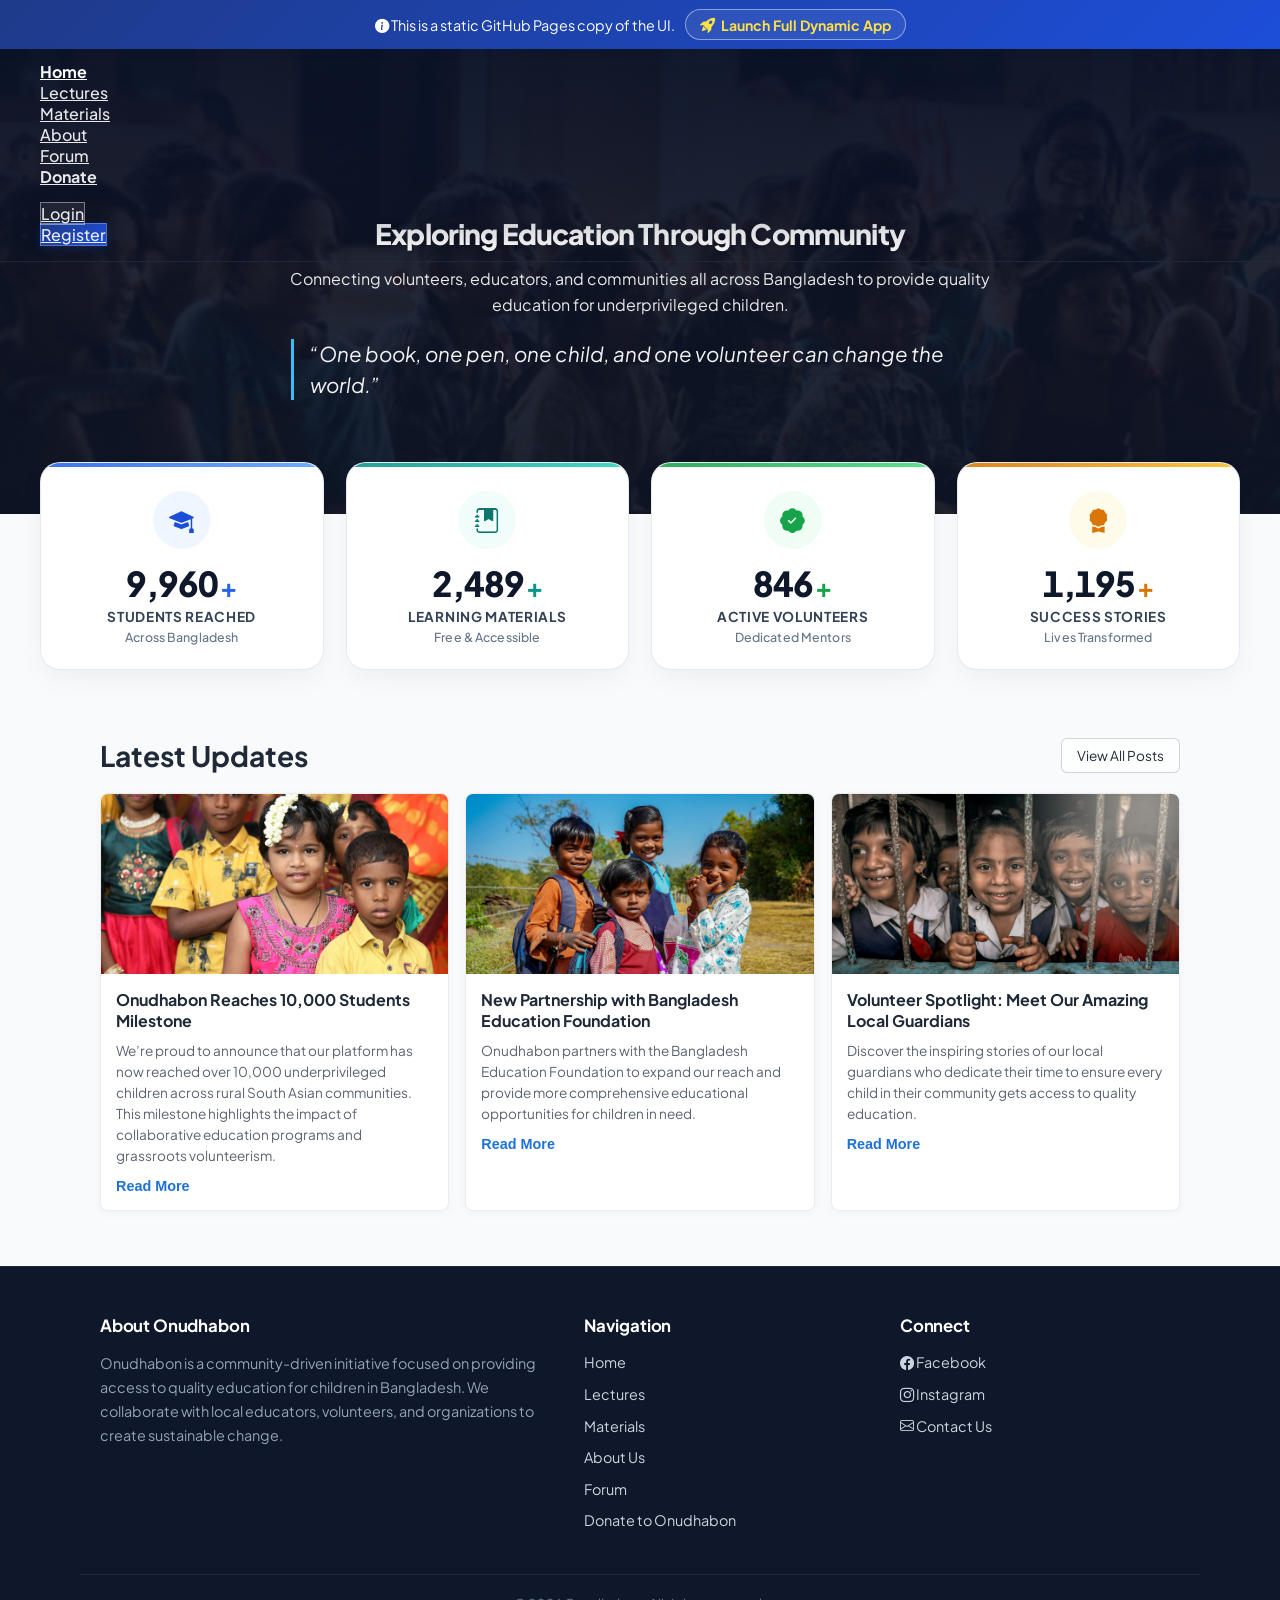
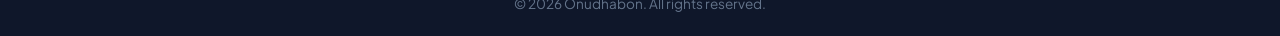
==== commit f647e11d: "Static Page V2" ====
--- a/docs/index.html
+++ b/docs/index.html
@@ -3,252 +3,200 @@
 <head>
     <meta charset="utf-8" />
     <meta name="viewport" content="width=device-width, initial-scale=1.0" />
-    <title>Onudhabon — Educational Welfare Platform | SD 3.2 Project</title>
-    <meta name="description" content="Onudhabon is a community-driven educational welfare platform empowering underprivileged children in Bangladesh through volunteer educators, local guardians, and transparent donations." />
+    <title>Home - Onudhabon</title>
     <link rel="icon" type="image/png" href="images/tab_logo.png" />
-    <link rel="preconnect" href="https://fonts.googleapis.com" />
-    <link rel="preconnect" href="https://fonts.gstatic.com" crossorigin />
-    <link href="https://fonts.googleapis.com/css2?family=Plus+Jakarta+Sans:wght@400;500;600;700;800&display=swap" rel="stylesheet" />
+    <link rel="shortcut icon" type="image/png" href="images/tab_logo.png" />
+    <link rel="apple-touch-icon" href="images/tab_logo.png" />
+    <script type="importmap"></script>
+    <link rel="preconnect" href="https://fonts.googleapis.com">
+    <link rel="preconnect" href="https://fonts.gstatic.com" crossorigin>
+    <link href="https://fonts.googleapis.com/css2?family=Plus+Jakarta+Sans:wght@400;500;600;700;800&display=swap" rel="stylesheet">
     <link rel="stylesheet" href="https://cdn.jsdelivr.net/npm/bootstrap-icons@1.11.3/font/bootstrap-icons.min.css" />
     <link rel="stylesheet" href="css/site.css" />
     <link rel="stylesheet" href="css/docs-override.css" />
 </head>
-<body class="d-flex flex-column min-vh-100 has-hero home-page">
-
-    <!-- GitHub Pages notice banner -->
-    <div class="ghpages-notice">
+<body class="d-flex flex-column min-vh-100 has-hero">
+
+    <!-- GitHub Pages banner (links to live Render app) -->
+    <div class="ghpages-banner">
         <i class="bi bi-info-circle-fill me-1"></i>
-        This is a static showcase of the Onudhabon UI.
-        <a class="ghpages-notice-link" href="https://onudhabon-sd-3-2.onrender.com/" target="_blank" rel="noopener noreferrer">
+        This is a static GitHub Pages copy of the UI.
+        <a href="https://onudhabon-sd-3-2.onrender.com/" target="_blank" rel="noopener noreferrer">
             <i class="bi bi-rocket-takeoff-fill"></i> Launch Full Dynamic App
         </a>
     </div>
 
-    <!-- Simple static page nav (for GitHub Pages - replaces Razor layout) -->
-    <nav class="static-page-nav" aria-label="Showcase navigation">
-        <a href="index.html" class="active">Home</a>
-        <a href="about.html">About</a>
-        <a href="lectures.html">Lectures</a>
-        <a href="materials.html">Materials</a>
-        <a href="donate.html">Donate</a>
-        <a href="https://onudhabon-sd-3-2.onrender.com/" target="_blank" rel="noopener noreferrer"><i class="bi bi-box-arrow-up-right"></i> Live App</a>
-    </nav>
-
-    <!-- HERO -->
-    <section class="home-hero">
-        <div class="hero-overlay"></div>
-        <div class="hero-content">
-            <h1>Exploring Education Through Community</h1>
-            <p>Connecting volunteers, educators, and communities all across Bangladesh to provide quality education for underprivileged children.</p>
-            <blockquote>"One book, one pen, one child, and one volunteer can change the world."</blockquote>
-            <a class="hero-cta" href="https://onudhabon-sd-3-2.onrender.com/" target="_blank" rel="noopener noreferrer">
-                <i class="bi bi-rocket-takeoff-fill"></i> Launch Full Dynamic App (Render)
-            </a>
+    <!-- Original site header (transparent dark on hero pages, per _Layout.cshtml) -->
+    <header class="site-header header-transparent" id="siteHeader">
+        <nav class="navbar navbar-expand-lg navbar-dark main-navbar">
+            <div class="container-fluid px-lg-4 px-3">
+                <a class="navbar-brand d-flex align-items-center me-lg-4 me-2" href="index.html">
+                    <img src="images/navbar_logo.png" alt="Onudhabon" class="navbar-logo-default" style="height: 38px; width: auto;" />
+                    <img src="images/navbar_logo_scrolled.png" alt="Onudhabon" class="navbar-logo-scrolled" style="height: 38px; width: auto;" />
+                </a>
+                <button class="navbar-toggler border-0 text-white shadow-none px-2 py-1" type="button" data-bs-toggle="collapse" data-bs-target="#navbarSupportedContent" aria-controls="navbarSupportedContent" aria-expanded="false" aria-label="Toggle navigation">
+                    <span class="navbar-toggler-icon"></span>
+                </button>
+                <div class="navbar-collapse collapse d-lg-inline-flex justify-content-between" id="navbarSupportedContent">
+                    <ul class="navbar-nav flex-grow-1 align-items-lg-center">
+                        <li class="nav-item"><a class="nav-link active" href="index.html">Home</a></li>
+                        <li class="nav-item"><a class="nav-link" href="lectures.html">Lectures</a></li>
+                        <li class="nav-item"><a class="nav-link" href="materials.html">Materials</a></li>
+                        <li class="nav-item"><a class="nav-link" href="about.html">About</a></li>
+                        <li class="nav-item"><a class="nav-link" href="https://onudhabon-sd-3-2.onrender.com/Forum" target="_blank" rel="noopener noreferrer">Forum</a></li>
+                        <li class="nav-item"><a class="nav-link nav-donate-link" href="donate.html"><i class="bi bi-shield-heart me-1 text-warning"></i> Donate</a></li>
+                    </ul>
+                    <ul class="navbar-nav align-items-lg-center mt-3 mt-lg-0 gap-2">
+                        <li class="nav-item"><a class="nav-link btn-nav-login btn-sm px-3.5 py-1 rounded-pill" href="login.html">Login</a></li>
+                        <li class="nav-item"><a class="nav-link btn-nav-register btn-sm px-3.5 py-1 fw-semibold rounded-pill" href="register.html">Register</a></li>
+                    </ul>
+                </div>
+            </div>
+        </nav>
+    </header>
+
+    <main role="main" class="flex-grow-1">
+        <!-- EXACT copy of Views/Home/Index.cshtml body -->
+        <div class="home-page">
+            <section class="home-hero">
+                <div class="hero-overlay"></div>
+                <div class="hero-content">
+                    <h1>Exploring Education Through Community</h1>
+                    <p>Connecting volunteers, educators, and communities all across Bangladesh to provide quality education for underprivileged children.</p>
+                    <blockquote>“One book, one pen, one child, and one volunteer can change the world.”</blockquote>
+                </div>
+            </section>
+
+            <div class="home-content-body">
+                <section class="home-stats" aria-label="Key Impact Statistics">
+                    <div class="stat-card stat-blue">
+                        <div class="stat-icon-wrapper">
+                            <div class="stat-icon"><i class="bi bi-mortarboard-fill"></i></div>
+                        </div>
+                        <div class="stat-info">
+                            <div class="stat-value-container">
+                                <span class="stat-value counter-value" data-target="10000">10,000</span><span class="stat-plus">+</span>
+                            </div>
+                            <div class="stat-label">Students Reached</div>
+                            <span class="stat-tag">Across Bangladesh</span>
+                        </div>
+                    </div>
+
+                    <div class="stat-card stat-teal">
+                        <div class="stat-icon-wrapper">
+                            <div class="stat-icon"><i class="bi bi-journal-bookmark-fill"></i></div>
+                        </div>
+                        <div class="stat-info">
+                            <div class="stat-value-container">
+                                <span class="stat-value counter-value" data-target="2500">2,500</span><span class="stat-plus">+</span>
+                            </div>
+                            <div class="stat-label">Learning Materials</div>
+                            <span class="stat-tag">Free &amp; Accessible</span>
+                        </div>
+                    </div>
+
+                    <div class="stat-card stat-green">
+                        <div class="stat-icon-wrapper">
+                            <div class="stat-icon"><i class="bi bi-patch-check-fill"></i></div>
+                        </div>
+                        <div class="stat-info">
+                            <div class="stat-value-container">
+                                <span class="stat-value counter-value" data-target="850">850</span><span class="stat-plus">+</span>
+                            </div>
+                            <div class="stat-label">Active Volunteers</div>
+                            <span class="stat-tag">Dedicated Mentors</span>
+                        </div>
+                    </div>
+
+                    <div class="stat-card stat-amber">
+                        <div class="stat-icon-wrapper">
+                            <div class="stat-icon"><i class="bi bi-award-fill"></i></div>
+                        </div>
+                        <div class="stat-info">
+                            <div class="stat-value-container">
+                                <span class="stat-value counter-value" data-target="1200">1,200</span><span class="stat-plus">+</span>
+                            </div>
+                            <div class="stat-label">Success Stories</div>
+                            <span class="stat-tag">Lives Transformed</span>
+                        </div>
+                    </div>
+                </section>
+
+                <section class="home-updates">
+                    <div class="section-header">
+                        <h2>Latest Updates</h2>
+                        <a href="https://onudhabon-sd-3-2.onrender.com/Forum" target="_blank" rel="noopener noreferrer" class="view-all-btn">View All Posts</a>
+                    </div>
+
+                    <div class="updates-grid">
+                        <article class="update-card" data-panel="panel-1">
+                            <img src="images/latest updates pic1.jpeg" alt="Milestone image" />
+                            <div class="update-card-body">
+                                <h3>Onudhabon Reaches 10,000 Students Milestone</h3>
+                                <p>We’re proud to announce that our platform has now reached over 10,000 underprivileged children across rural South Asian communities. This milestone highlights the impact of collaborative education programs and grassroots volunteerism.</p>
+                                <button class="toggle-update" type="button" data-target="panel-1">Read More</button>
+                            </div>
+                        </article>
+
+                        <article class="update-card" data-panel="panel-2">
+                            <img src="images/latest updates pic2.jpeg" alt="Partnership image" />
+                            <div class="update-card-body">
+                                <h3>New Partnership with Bangladesh Education Foundation</h3>
+                                <p>Onudhabon partners with the Bangladesh Education Foundation to expand our reach and provide more comprehensive educational opportunities for children in need.</p>
+                                <button class="toggle-update" type="button" data-target="panel-2">Read More</button>
+                            </div>
+                        </article>
+
+                        <article class="update-card" data-panel="panel-3">
+                            <img src="images/latest updates pic3.jpeg" alt="Guardian image" />
+                            <div class="update-card-body">
+                                <h3>Volunteer Spotlight: Meet Our Amazing Local Guardians</h3>
+                                <p>Discover the inspiring stories of our local guardians who dedicate their time to ensure every child in their community gets access to quality education.</p>
+                                <button class="toggle-update" type="button" data-target="panel-3">Read More</button>
+                            </div>
+                        </article>
+                    </div>
+
+                    <div class="update-panel" id="panel-1">
+                        <div class="update-panel-header">
+                            <h3>Onudhabon Reaches 10,000 Students Milestone</h3>
+                            <span class="panel-date">9/13/2025</span>
+                            <span class="panel-tag">Milestone</span>
+                        </div>
+                        <p>We’re proud to announce that our platform has now reached over 10,000 underprivileged children across rural South Asian communities. This milestone highlights the impact of collaborative education programs and grassroots volunteerism.</p>
+                        <button class="close-panel" type="button">Close</button>
+                    </div>
+
+                    <div class="update-panel" id="panel-2">
+                        <div class="update-panel-header">
+                            <h3>New Partnership with Bangladesh Education Foundation</h3>
+                            <span class="panel-date">1/10/2025</span>
+                            <span class="panel-tag">Partnership</span>
+                        </div>
+                        <p>Onudhabon partners with the Bangladesh Education Foundation to expand our reach and provide more comprehensive educational opportunities for children in need. Together, we are creating a stronger path to equitable learning for underserved communities.</p>
+                        <button class="close-panel" type="button">Close</button>
+                    </div>
+
+                    <div class="update-panel" id="panel-3">
+                        <div class="update-panel-header">
+                            <h3>Volunteer Spotlight: Meet Our Amazing Local Guardians</h3>
+                            <span class="panel-date">1/5/2025</span>
+                            <span class="panel-tag">Community</span>
+                        </div>
+                        <p>Discover the inspiring stories of our local guardians who dedicate their time to ensure every child in their community gets access to quality education. Their compassion and support are helping build brighter futures for families everywhere.</p>
+                        <button class="close-panel" type="button">Close</button>
+                    </div>
+                </section>
+            </div>
         </div>
-    </section>
-
-    <!-- STATS -->
-    <section class="home-stats" aria-label="Key Impact Statistics">
-        <div class="stat-card stat-blue">
-            <div class="stat-icon-wrapper">
-                <div class="stat-icon"><i class="bi bi-mortarboard-fill"></i></div>
-            </div>
-            <div class="stat-info">
-                <div class="stat-value-container">
-                    <span class="stat-value">10,000</span><span class="stat-plus">+</span>
-                </div>
-                <div class="stat-label">Students Reached</div>
-                <span class="stat-tag">Across Bangladesh</span>
-            </div>
-        </div>
-        <div class="stat-card stat-teal">
-            <div class="stat-icon-wrapper">
-                <div class="stat-icon"><i class="bi bi-journal-bookmark-fill"></i></div>
-            </div>
-            <div class="stat-info">
-                <div class="stat-value-container">
-                    <span class="stat-value">2,500</span><span class="stat-plus">+</span>
-                </div>
-                <div class="stat-label">Learning Materials</div>
-                <span class="stat-tag">Free &amp; Accessible</span>
-            </div>
-        </div>
-        <div class="stat-card stat-green">
-            <div class="stat-icon-wrapper">
-                <div class="stat-icon"><i class="bi bi-patch-check-fill"></i></div>
-            </div>
-            <div class="stat-info">
-                <div class="stat-value-container">
-                    <span class="stat-value">850</span><span class="stat-plus">+</span>
-                </div>
-                <div class="stat-label">Active Volunteers</div>
-                <span class="stat-tag">Dedicated Mentors</span>
-            </div>
-        </div>
-        <div class="stat-card stat-amber">
-            <div class="stat-icon-wrapper">
-                <div class="stat-icon"><i class="bi bi-award-fill"></i></div>
-            </div>
-            <div class="stat-info">
-                <div class="stat-value-container">
-                    <span class="stat-value">1,200</span><span class="stat-plus">+</span>
-                </div>
-                <div class="stat-label">Success Stories</div>
-                <span class="stat-tag">Lives Transformed</span>
-            </div>
-        </div>
-    </section>
-
-    <!-- FEATURES -->
-    <section class="showcase-features">
-        <div class="section-header">
-            <div>
-                <h2>Real Platform, Real Impact</h2>
-                <p>The static showcase below mirrors the live ASP.NET Core 10 application deployed on Render.</p>
-            </div>
-        </div>
-
-        <div class="features-grid">
-            <div class="feature-card">
-                <div class="feature-icon" style="background: linear-gradient(135deg, #eff6ff 0%, #dbeafe 100%); color: #1d4ed8; border: 1.5px solid #bfdbfe;">
-                    <i class="bi bi-mortarboard-fill"></i>
-                </div>
-                <h3>NCTB Curriculum</h3>
-                <p>Complete alignment with Bangladesh National Curriculum for Classes 1 to 12.</p>
-            </div>
-            <div class="feature-card">
-                <div class="feature-icon" style="background: linear-gradient(135deg, #f0fdf4 0%, #dcfce7 100%); color: #15803d; border: 1.5px solid #bbf7d0;">
-                    <i class="bi bi-graph-up-arrow"></i>
-                </div>
-                <h3>Progress Tracking</h3>
-                <p>Real-time monitoring of attendance, lecture completion, and GPA with auto-promotion.</p>
-            </div>
-            <div class="feature-card">
-                <div class="feature-icon" style="background: linear-gradient(135deg, #f0fdfa 0%, #ccfbf1 100%); color: #0f766e; border: 1.5px solid #99f6e4;">
-                    <i class="bi bi-cash-coin"></i>
-                </div>
-                <h3>Transparent Donations</h3>
-                <p>SSLCommerz-powered payments with digital receipts and verified supporter feed.</p>
-            </div>
-            <div class="feature-card">
-                <div class="feature-icon" style="background: linear-gradient(135deg, #fffbeb 0%, #fef3c7 100%); color: #b45309; border: 1.5px solid #fde68a;">
-                    <i class="bi bi-trophy-fill"></i>
-                </div>
-                <h3>Volunteer Rewards</h3>
-                <p>Monthly ranking engine recognizes top educators and local guardians with stipends.</p>
-            </div>
-            <div class="feature-card">
-                <div class="feature-icon" style="background: linear-gradient(135deg, #eef2ff 0%, #e0e7ff 100%); color: #4338ca; border: 1.5px solid #c7d2fe;">
-                    <i class="bi bi-robot"></i>
-                </div>
-                <h3>AI Study Assistant</h3>
-                <p>Google Gemini powered chatbot with PDF grounding for contextual learning help.</p>
-            </div>
-            <div class="feature-card">
-                <div class="feature-icon" style="background: linear-gradient(135deg, #fff1f2 0%, #ffe4e6 100%); color: #e11d48; border: 1.5px solid #fecdd3;">
-                    <i class="bi bi-chat-dots-fill"></i>
-                </div>
-                <h3>Community Forum</h3>
-                <p>Topic-based discussions with markdown support, comments, and reactions.</p>
-            </div>
-        </div>
-    </section>
-
-    <!-- PAGE PREVIEW TILES -->
-    <section class="showcase-features" style="margin-top: 0;">
-        <div class="section-header">
-            <div>
-                <h2>Explore the Pages</h2>
-                <p>Browse the static UI representations of each module — the live app includes full backend interactivity.</p>
-            </div>
-        </div>
-
-        <div class="features-grid">
-            <a class="preview-tile" href="about.html">
-                <div class="preview-tile-img" style="background-image: url('images/about_hero.jpg');"></div>
-                <div class="preview-tile-body">
-                    <h3>About Onudhabon</h3>
-                    <p>Mission, vision, and the four core pillars of the platform.</p>
-                    <span class="preview-link">View page <i class="bi bi-arrow-right"></i></span>
-                </div>
-            </a>
-            <a class="preview-tile" href="lectures.html">
-                <div class="preview-tile-img" style="background-image: url('images/home.jpeg');"></div>
-                <div class="preview-tile-body">
-                    <h3>Recorded Lectures</h3>
-                    <p>Filtered video library for Classes 1–12, grouped by subject and topic.</p>
-                    <span class="preview-link">View page <i class="bi bi-arrow-right"></i></span>
-                </div>
-            </a>
-            <a class="preview-tile" href="materials.html">
-                <div class="preview-tile-img" style="background-image: url('images/materials.jpeg');"></div>
-                <div class="preview-tile-body">
-                    <h3>Study Materials</h3>
-                    <p>Downloadable notes, worksheets, and past papers curated by educators.</p>
-                    <span class="preview-link">View page <i class="bi bi-arrow-right"></i></span>
-                </div>
-            </a>
-            <a class="preview-tile" href="donate.html">
-                <div class="preview-tile-img" style="background-image: url('images/donation_hero.jpg');"></div>
-                <div class="preview-tile-body">
-                    <h3>Donate &amp; Support</h3>
-                    <p>SSLCommerz-powered donations funding student welfare and volunteer rewards.</p>
-                    <span class="preview-link">View page <i class="bi bi-arrow-right"></i></span>
-                </div>
-            </a>
-        </div>
-    </section>
-
-    <!-- LATEST UPDATES -->
-    <section class="home-updates">
-        <div class="section-header">
-            <h2>Latest Updates</h2>
-            <a class="view-all-btn" href="https://onudhabon-sd-3-2.onrender.com/Forum" target="_blank" rel="noopener noreferrer">Open Live Forum</a>
-        </div>
-        <div class="updates-grid">
-            <article class="update-card">
-                <img src="images/latest updates pic1.jpeg" alt="Milestone image" />
-                <div class="update-card-body">
-                    <h3>Onudhabon Reaches 10,000 Students Milestone</h3>
-                    <p>Our platform has now reached over 10,000 underprivileged children across rural South Asian communities.</p>
-                </div>
-            </article>
-            <article class="update-card">
-                <img src="images/latest updates pic2.jpeg" alt="Partnership image" />
-                <div class="update-card-body">
-                    <h3>New Partnership with Bangladesh Education Foundation</h3>
-                    <p>Onudhabon partners with BEF to expand educational reach across more communities.</p>
-                </div>
-            </article>
-            <article class="update-card">
-                <img src="images/latest updates pic3.jpeg" alt="Guardian image" />
-                <div class="update-card-body">
-                    <h3>Volunteer Spotlight: Local Guardians</h3>
-                    <p>Discover inspiring stories from the guardians who dedicate their time to children's education.</p>
-                </div>
-            </article>
-        </div>
-    </section>
-
-    <!-- BIG CTA -->
-    <section class="big-cta">
-        <h2>Ready to Experience the Full App?</h2>
-        <p>The live deployment includes authentication, role-based dashboards, AI chat, video uploads, donation processing, and a real PostgreSQL backend.</p>
-        <a class="big-cta-btn" href="https://onudhabon-sd-3-2.onrender.com/" target="_blank" rel="noopener noreferrer">
-            <i class="bi bi-rocket-takeoff-fill"></i> Launch Full Dynamic App (Render)
-        </a>
-        <span class="small-note">
-            <i class="bi bi-shield-check me-1"></i>
-            ASP.NET Core 10 · PostgreSQL · Cloudinary · Gemini AI · Deployed via Docker
-        </span>
-    </section>
-
-    <!-- FOOTER -->
+    </main>
+
+    <!-- Original footer from _Layout.cshtml -->
     <footer class="site-footer mt-auto">
         <div class="footer-inner">
             <div class="footer-column about-column">
                 <h3>About Onudhabon</h3>
-                <p>Onudhabon is a community-driven initiative focused on providing access to quality education for children in Bangladesh.</p>
+                <p>Onudhabon is a community-driven initiative focused on providing access to quality education for children in Bangladesh. We collaborate with local educators, volunteers, and organizations to create sustainable change.</p>
             </div>
             <div class="footer-column navigation-column">
                 <h3>Navigation</h3>
@@ -257,22 +205,146 @@
                     <li><a href="lectures.html">Lectures</a></li>
                     <li><a href="materials.html">Materials</a></li>
                     <li><a href="about.html">About Us</a></li>
-                    <li><a href="donate.html">Donate</a></li>
-                    <li><a href="https://onudhabon-sd-3-2.onrender.com/" target="_blank" rel="noopener noreferrer">Live App <i class="bi bi-box-arrow-up-right"></i></a></li>
+                    <li><a href="https://onudhabon-sd-3-2.onrender.com/Forum" target="_blank" rel="noopener noreferrer">Forum</a></li>
+                    <li><a href="donate.html" class="fw-semibold text-primary"><i class="bi bi-shield-heart me-1 text-primary"></i> Donate to Onudhabon</a></li>
                 </ul>
             </div>
             <div class="footer-column connect-column">
-                <h3>Project Info</h3>
+                <h3>Connect</h3>
                 <ul>
-                    <li><i class="bi bi-github me-1"></i> <a href="https://github.com/abonty360/Onudhabon_SD_3.2" target="_blank" rel="noopener noreferrer">Source on GitHub</a></li>
-                    <li><i class="bi bi-cloud-arrow-up-fill me-1"></i> <a href="https://onudhabon-sd-3-2.onrender.com/" target="_blank" rel="noopener noreferrer">Live on Render</a></li>
-                    <li><i class="bi bi-mortarboard me-1"></i> SD 3.2 Lab Project</li>
+                    <li><a href="https://facebook.com" target="_blank" rel="noopener noreferrer"><i class="bi bi-facebook me-1"></i> Facebook</a></li>
+                    <li><a href="https://instagram.com" target="_blank" rel="noopener noreferrer"><i class="bi bi-instagram me-1"></i> Instagram</a></li>
+                    <li><a href="mailto:support@onudhabon.com"><i class="bi bi-envelope me-1"></i> Contact Us</a></li>
                 </ul>
             </div>
         </div>
         <div class="footer-bottom">
-            &copy; 2026 Onudhabon. All rights reserved. · Static UI showcase deployed via GitHub Pages.
+            &copy; 2026 Onudhabon. All rights reserved.
         </div>
     </footer>
+
+    <script src="https://code.jquery.com/jquery-3.7.1.min.js"></script>
+    <script src="https://cdn.jsdelivr.net/npm/bootstrap@5.3.3/dist/js/bootstrap.bundle.min.js"></script>
+    <script src="js/site.js"></script>
+    <script>
+        // EXACT script from Views/Home/Index.cshtml
+        document.addEventListener('DOMContentLoaded', function () {
+            const updateButtons = document.querySelectorAll('.toggle-update');
+            const panels = document.querySelectorAll('.update-panel');
+
+            updateButtons.forEach(function (button) {
+                button.addEventListener('click', function () {
+                    const targetId = this.dataset.target;
+                    const targetPanel = document.getElementById(targetId);
+                    const isOpen = targetPanel.classList.contains('active');
+
+                    panels.forEach(function (panel) {
+                        panel.classList.remove('active');
+                    });
+
+                    updateButtons.forEach(function (btn) {
+                        btn.textContent = 'Read More';
+                        btn.classList.remove('active');
+                    });
+
+                    if (!isOpen) {
+                        targetPanel.classList.add('active');
+                        this.textContent = 'Close';
+                        this.classList.add('active');
+                    }
+                });
+            });
+
+            document.querySelectorAll('.close-panel').forEach(function (closeButton) {
+                closeButton.addEventListener('click', function () {
+                    const panel = this.closest('.update-panel');
+                    panel.classList.remove('active');
+
+                    const targetId = panel.id;
+                    const relatedButton = document.querySelector('.toggle-update[data-target="' + targetId + '"]');
+
+                    if (relatedButton) {
+                        relatedButton.textContent = 'Read More';
+                        relatedButton.classList.remove('active');
+                    }
+                });
+            });
+
+            // Smooth Counter Animation
+            const statCounters = document.querySelectorAll('.counter-value');
+            let hasAnimatedStats = false;
+
+            function animateCounters() {
+                statCounters.forEach(counter => {
+                    const target = parseInt(counter.getAttribute('data-target'), 10);
+                    if (isNaN(target)) return;
+
+                    const duration = 1800; // ms
+                    const startTime = performance.now();
+
+                    function updateCount(currentTime) {
+                        const elapsed = currentTime - startTime;
+                        const progress = Math.min(elapsed / duration, 1);
+                        // Ease out quartic function
+                        const easeProgress = 1 - Math.pow(1 - progress, 4);
+                        const currentVal = Math.floor(easeProgress * target);
+
+                        counter.textContent = currentVal.toLocaleString('en-US');
+
+                        if (progress < 1) {
+                            requestAnimationFrame(updateCount);
+                        } else {
+                            counter.textContent = target.toLocaleString('en-US');
+                        }
+                    }
+
+                    requestAnimationFrame(updateCount);
+                });
+            }
+
+            if ('IntersectionObserver' in window) {
+                const statsSection = document.querySelector('.home-stats');
+                if (statsSection) {
+                    const observer = new IntersectionObserver((entries) => {
+                        entries.forEach(entry => {
+                            if (entry.isIntersecting && !hasAnimatedStats) {
+                                hasAnimatedStats = true;
+                                animateCounters();
+                                observer.unobserve(statsSection);
+                            }
+                        });
+                    }, { threshold: 0.2 });
+                    observer.observe(statsSection);
+                }
+            } else {
+                animateCounters();
+            }
+        });
+
+        // Header scroll effect (from _Layout.cshtml)
+        (function () {
+            const siteHeader = document.getElementById('siteHeader');
+            if (!siteHeader) return;
+
+            function checkScroll() {
+                const scrollPos = window.pageYOffset || document.documentElement.scrollTop || document.body.scrollTop || 0;
+                if (scrollPos > 15) {
+                    siteHeader.classList.add('header-scrolled');
+                } else {
+                    siteHeader.classList.remove('header-scrolled');
+                }
+            }
+
+            window.addEventListener('scroll', checkScroll, { passive: true });
+            document.addEventListener('scroll', checkScroll, { passive: true });
+            window.addEventListener('resize', checkScroll, { passive: true });
+            window.addEventListener('load', checkScroll);
+            if (document.readyState === 'loading') {
+                document.addEventListener('DOMContentLoaded', checkScroll);
+            } else {
+                checkScroll();
+            }
+        })();
+    </script>
 </body>
-</html>
+</html>
--- a/docs/css/docs-override.css
+++ b/docs/css/docs-override.css
@@ -1,14 +1,12 @@
 /* =========================================
-   GitHub Pages Static Showcase - Path Overrides
-   =========================================
-   The original site.css uses absolute paths like /images/home.jpeg.
-   On GitHub Pages these would break because the project is hosted at
-   https://<username>.github.io/<repo>/, so we override the key
-   background images and any other root-slashed references to use
-   relative paths instead.
+   GitHub Pages Overrides — ONLY two things:
+   1. Repoint absolute background-image URLs to relative paths
+   2. Style the small top banner linking to the live Render app
+   All other styling is left exactly as-is from site.css / login.css
 ========================================= */
 
-/* Hero background overrides */
+/* Hero background image path fixes (site.css uses /images/... absolute paths
+   which would break on https://<user>.github.io/<repo>/). */
 .home-hero,
 .lecture-hero {
     background-image: url('../images/home.jpeg') !important;
@@ -30,19 +28,20 @@
     background-image: url('../images/materials.jpeg') !important;
 }
 
-/* Static Showcase Banner (Notice at top of every static page) */
-.ghpages-notice {
+/* ----- Small banner (the ONLY added UI element) ----- */
+.ghpages-banner {
     position: relative;
     z-index: 1100;
     background: linear-gradient(135deg, #1e3a8a 0%, #1d4ed8 100%);
     color: #ffffff;
-    padding: 10px 20px;
+    padding: 9px 18px;
     text-align: center;
-    font-size: 0.92rem;
+    font-size: 0.9rem;
     box-shadow: 0 2px 8px rgba(15, 23, 42, 0.15);
+    font-family: "Plus Jakarta Sans", -apple-system, BlinkMacSystemFont, "Segoe UI", Roboto, sans-serif;
 }
 
-.ghpages-notice .ghpages-notice-link {
+.ghpages-banner a {
     color: #fde047 !important;
     font-weight: 700;
     text-decoration: none;
@@ -50,14 +49,15 @@
     display: inline-flex;
     align-items: center;
     gap: 6px;
-    padding: 6px 16px;
+    padding: 5px 14px;
     border-radius: 999px;
     border: 1.5px solid rgba(255, 255, 255, 0.45);
     transition: all 0.2s ease;
     background: rgba(255, 255, 255, 0.08);
+    font-size: 0.88rem;
 }
 
-.ghpages-notice .ghpages-notice-link:hover {
+.ghpages-banner a:hover {
     background: #fde047;
     color: #1e3a8a !important;
     border-color: #fde047;
@@ -65,311 +65,17 @@
     transform: translateY(-1px);
 }
 
-.ghpages-notice .ghpages-notice-link i {
-    font-size: 1rem;
+.ghpages-banner a i {
+    font-size: 0.95rem;
 }
 
-/* Hero CTA Button */
-.hero-cta {
-    display: inline-flex;
-    align-items: center;
-    justify-content: center;
-    gap: 10px;
-    padding: 14px 32px;
-    margin-top: 22px;
-    background: linear-gradient(135deg, #fde047 0%, #fbbf24 100%);
-    color: #0f172a !important;
-    font-size: 1.05rem;
-    font-weight: 700;
-    text-decoration: none;
-    border-radius: 999px;
-    box-shadow: 0 8px 24px rgba(251, 191, 36, 0.45), 0 4px 12px rgba(15, 23, 42, 0.25);
-    transition: all 0.25s cubic-bezier(0.16, 1, 0.3, 1);
-    border: 2px solid rgba(255, 255, 255, 0.25);
-}
-
-.hero-cta:hover {
-    transform: translateY(-2px) scale(1.02);
-    box-shadow: 0 12px 32px rgba(251, 191, 36, 0.6), 0 6px 16px rgba(15, 23, 42, 0.3);
-    color: #0f172a !important;
-    text-decoration: none;
-}
-
-.hero-cta i {
-    font-size: 1.2rem;
-    transition: transform 0.2s ease;
-}
-
-.hero-cta:hover i {
-    transform: translateX(4px);
-}
-
-/* Subtle CTA on body pages */
-.body-cta {
-    background: linear-gradient(135deg, #1e3a8a 0%, #1d4ed8 100%);
-    color: #ffffff !important;
-    padding: 10px 22px;
-    border-radius: 999px;
-    font-weight: 600;
-    text-decoration: none;
-    display: inline-flex;
-    align-items: center;
-    gap: 8px;
-    transition: all 0.2s ease;
-    box-shadow: 0 4px 12px rgba(29, 78, 216, 0.3);
-}
-
-.body-cta:hover {
-    color: #ffffff !important;
-    text-decoration: none;
-    transform: translateY(-1px);
-    box-shadow: 0 6px 16px rgba(29, 78, 216, 0.45);
-}
-
-/* Page nav (top-of-page simple nav for static site) */
-.static-page-nav {
-    display: flex;
-    flex-wrap: wrap;
-    justify-content: center;
-    gap: 8px 14px;
-    padding: 14px 16px;
-    background: #ffffff;
-    border-bottom: 1px solid #e2e8f0;
-    text-align: center;
-}
-
-.static-page-nav a {
-    color: #1e293b;
-    font-weight: 600;
-    text-decoration: none;
-    font-size: 0.92rem;
-    padding: 6px 12px;
-    border-radius: 8px;
-    transition: all 0.2s ease;
-}
-
-.static-page-nav a:hover {
-    background: #f1f5f9;
-    color: #1d4ed8;
-}
-
-.static-page-nav a.active {
-    color: #1d4ed8;
-    background: #eff6ff;
-}
-
-/* Static showcase features cards */
-.showcase-features {
-    max-width: 1100px;
-    margin: 60px auto;
-    padding: 0 20px;
-}
-
-.showcase-features .section-header {
-    text-align: center;
-    justify-content: center;
-    margin-bottom: 32px;
-}
-
-.showcase-features .section-header h2 {
-    font-size: clamp(1.6rem, 2.4vw, 2.1rem);
-    font-weight: 800;
-    color: #1f2937;
-}
-
-.showcase-features .section-header p {
-    color: #64748b;
-    margin-top: 8px;
-    font-size: 1rem;
-}
-
-.features-grid {
-    display: grid;
-    grid-template-columns: repeat(auto-fit, minmax(240px, 1fr));
-    gap: 18px;
-}
-
-.feature-card {
-    background: #ffffff;
-    border: 1px solid #e2e8f0;
-    border-radius: 16px;
-    padding: 28px 22px;
-    text-align: center;
-    transition: all 0.3s cubic-bezier(0.16, 1, 0.3, 1);
-}
-
-.feature-card:hover {
-    transform: translateY(-5px);
-    box-shadow: 0 12px 30px -8px rgba(15, 23, 42, 0.12);
-    border-color: #bfdbfe;
-}
-
-.feature-card .feature-icon {
-    width: 64px;
-    height: 64px;
-    border-radius: 50%;
-    display: inline-flex;
-    align-items: center;
-    justify-content: center;
-    font-size: 1.7rem;
-    margin-bottom: 16px;
-}
-
-.feature-card h3 {
-    margin: 0 0 8px;
-    font-size: 1.1rem;
-    font-weight: 700;
-    color: #0f172a;
-}
-
-.feature-card p {
-    margin: 0;
-    color: #64748b;
-    font-size: 0.92rem;
-    line-height: 1.55;
-}
-
-/* Big CTA section near bottom of pages */
-.big-cta {
-    margin: 60px auto;
-    max-width: 980px;
-    padding: 48px 28px;
-    background: linear-gradient(135deg, #0b1329 0%, #1e3a8a 100%);
-    border-radius: 24px;
-    text-align: center;
-    color: #ffffff;
-    box-shadow: 0 16px 40px -12px rgba(15, 23, 42, 0.35);
-}
-
-.big-cta h2 {
-    margin: 0 0 14px;
-    font-size: clamp(1.6rem, 2.4vw, 2.2rem);
-    font-weight: 800;
-    color: #ffffff;
-}
-
-.big-cta p {
-    margin: 0 auto 28px;
-    max-width: 660px;
-    color: rgba(255, 255, 255, 0.88);
-    font-size: 1.02rem;
-    line-height: 1.6;
-}
-
-.big-cta .big-cta-btn {
-    display: inline-flex;
-    align-items: center;
-    gap: 10px;
-    background: linear-gradient(135deg, #fde047 0%, #fbbf24 100%);
-    color: #0f172a !important;
-    padding: 16px 36px;
-    font-size: 1.08rem;
-    font-weight: 700;
-    border-radius: 999px;
-    text-decoration: none;
-    box-shadow: 0 10px 28px rgba(251, 191, 36, 0.45);
-    transition: all 0.25s ease;
-    border: 2px solid rgba(255, 255, 255, 0.2);
-}
-
-.big-cta .big-cta-btn:hover {
-    transform: translateY(-3px) scale(1.02);
-    box-shadow: 0 14px 36px rgba(251, 191, 36, 0.6);
-    color: #0f172a !important;
-    text-decoration: none;
-}
-
-.big-cta .small-note {
-    margin-top: 18px;
-    display: block;
-    font-size: 0.86rem;
-    color: rgba(255, 255, 255, 0.7);
-}
-
-/* Showcase preview tiles */
-.preview-tile {
-    background: #ffffff;
-    border: 1px solid #e2e8f0;
-    border-radius: 14px;
-    overflow: hidden;
-    box-shadow: 0 4px 16px -4px rgba(15, 23, 42, 0.08);
-    transition: all 0.25s ease;
-    display: block;
-    color: inherit;
-    text-decoration: none;
-}
-
-.preview-tile:hover {
-    transform: translateY(-4px);
-    box-shadow: 0 16px 36px -8px rgba(15, 23, 42, 0.15);
-    color: inherit;
-    text-decoration: none;
-    border-color: #bfdbfe;
-}
-
-.preview-tile-img {
-    height: 170px;
-    background-size: cover;
-    background-position: center;
-    background-color: #1e293b;
-    position: relative;
-}
-
-.preview-tile-img::after {
-    content: '';
-    position: absolute;
-    inset: 0;
-    background: linear-gradient(180deg, transparent 50%, rgba(15, 23, 42, 0.5) 100%);
-}
-
-.preview-tile-body {
-    padding: 18px 18px 20px;
-}
-
-.preview-tile-body h3 {
-    margin: 0 0 6px;
-    font-size: 1.05rem;
-    font-weight: 700;
-    color: #0f172a;
-}
-
-.preview-tile-body p {
-    margin: 0 0 10px;
-    color: #64748b;
-    font-size: 0.9rem;
-    line-height: 1.5;
-}
-
-.preview-tile-body .preview-link {
-    font-size: 0.85rem;
-    font-weight: 700;
-    color: #1d4ed8;
-    display: inline-flex;
-    align-items: center;
-    gap: 6px;
-}
-
-.preview-tile-body .preview-link i {
-    transition: transform 0.2s ease;
-}
-
-.preview-tile:hover .preview-link i {
-    transform: translateX(4px);
-}
-
-/* Responsive */
 @media (max-width: 600px) {
-    .ghpages-notice {
-        font-size: 0.82rem;
-        padding: 10px 14px;
+    .ghpages-banner {
+        font-size: 0.78rem;
+        padding: 8px 12px;
     }
-
-    .hero-cta {
-        font-size: 0.95rem;
-        padding: 12px 24px;
-    }
-
-    .big-cta {
-        padding: 36px 20px;
+    .ghpages-banner a {
+        padding: 4px 10px;
+        font-size: 0.78rem;
     }
 }
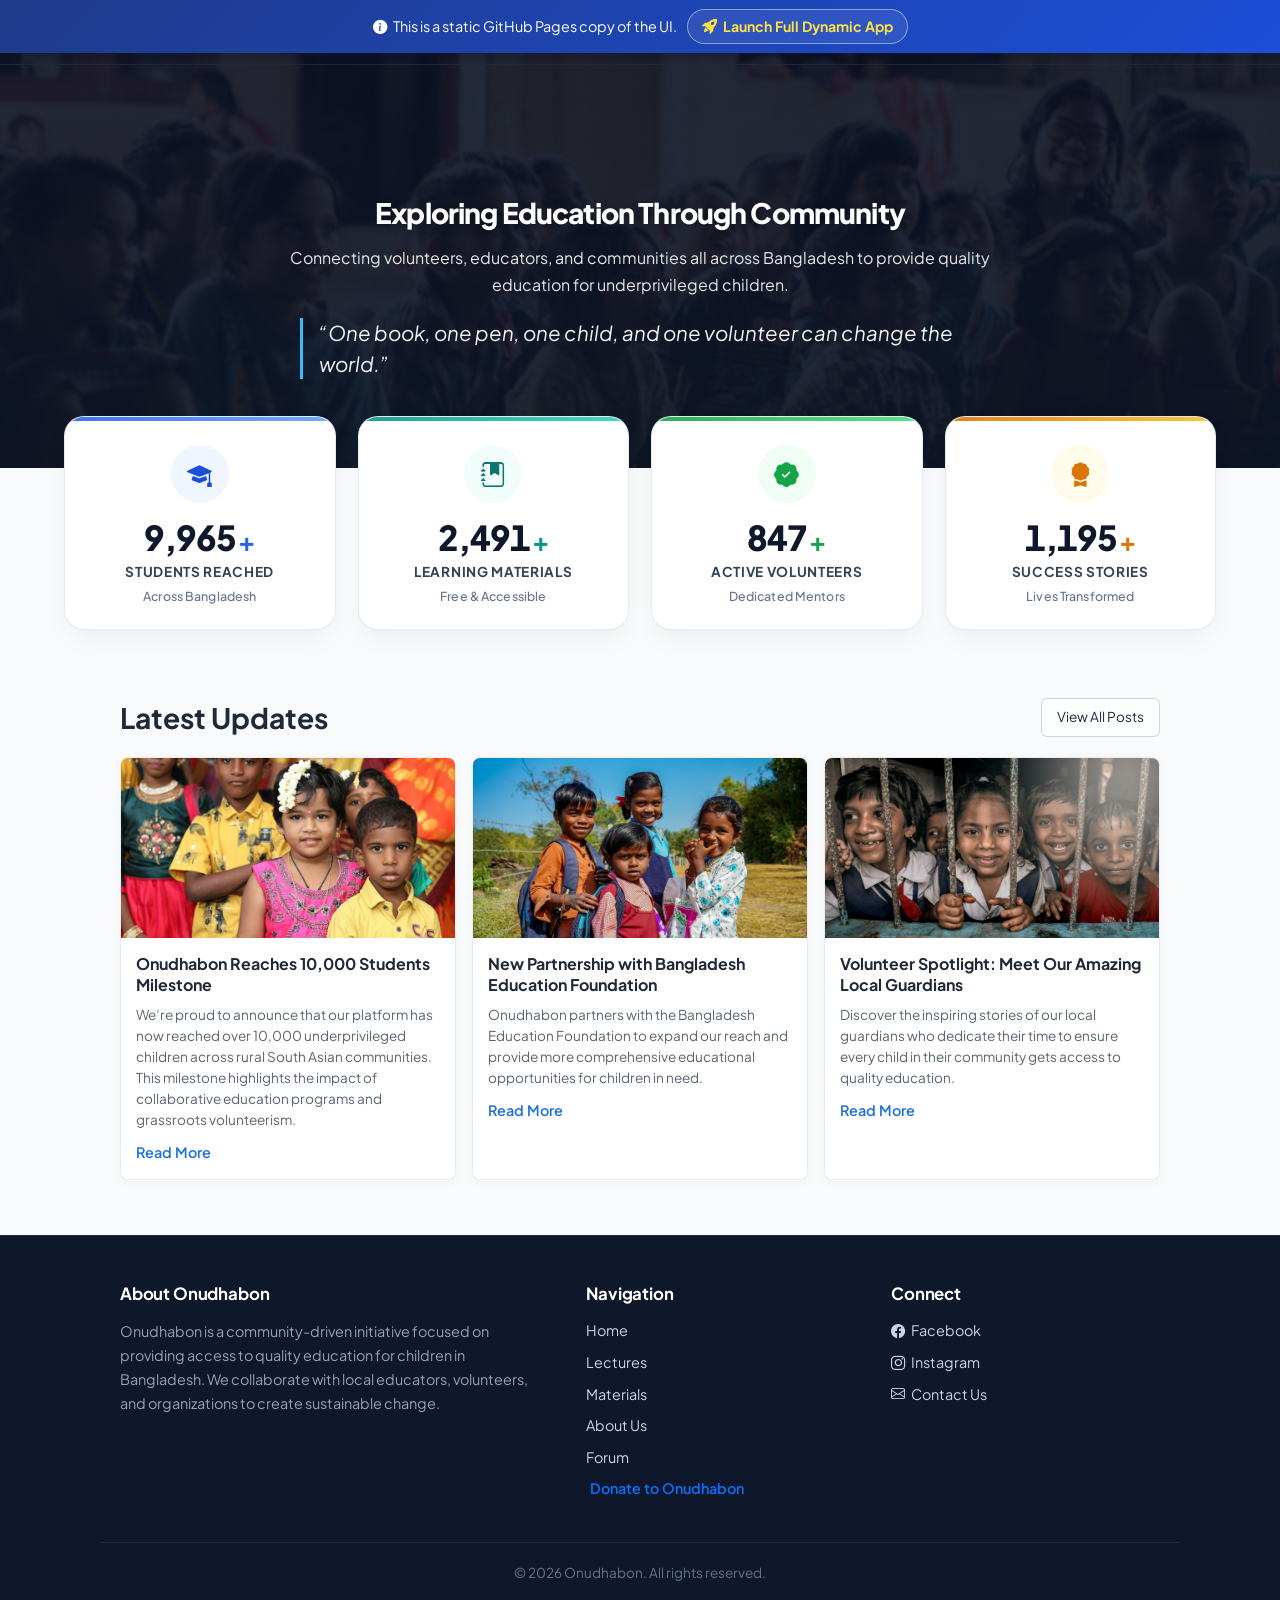
==== commit 2f7c0953: "Static Page V3" ====
--- a/docs/index.html
+++ b/docs/index.html
@@ -11,6 +11,7 @@
     <link rel="preconnect" href="https://fonts.googleapis.com">
     <link rel="preconnect" href="https://fonts.gstatic.com" crossorigin>
     <link href="https://fonts.googleapis.com/css2?family=Plus+Jakarta+Sans:wght@400;500;600;700;800&display=swap" rel="stylesheet">
+    <link rel="stylesheet" href="https://cdn.jsdelivr.net/npm/bootstrap@5.3.3/dist/css/bootstrap.min.css" />
     <link rel="stylesheet" href="https://cdn.jsdelivr.net/npm/bootstrap-icons@1.11.3/font/bootstrap-icons.min.css" />
     <link rel="stylesheet" href="css/site.css" />
     <link rel="stylesheet" href="css/docs-override.css" />
@@ -43,7 +44,7 @@
                         <li class="nav-item"><a class="nav-link" href="lectures.html">Lectures</a></li>
                         <li class="nav-item"><a class="nav-link" href="materials.html">Materials</a></li>
                         <li class="nav-item"><a class="nav-link" href="about.html">About</a></li>
-                        <li class="nav-item"><a class="nav-link" href="https://onudhabon-sd-3-2.onrender.com/Forum" target="_blank" rel="noopener noreferrer">Forum</a></li>
+                        <li class="nav-item"><a class="nav-link" href="forum.html">Forum</a></li>
                         <li class="nav-item"><a class="nav-link nav-donate-link" href="donate.html"><i class="bi bi-shield-heart me-1 text-warning"></i> Donate</a></li>
                     </ul>
                     <ul class="navbar-nav align-items-lg-center mt-3 mt-lg-0 gap-2">
@@ -205,7 +206,7 @@
                     <li><a href="lectures.html">Lectures</a></li>
                     <li><a href="materials.html">Materials</a></li>
                     <li><a href="about.html">About Us</a></li>
-                    <li><a href="https://onudhabon-sd-3-2.onrender.com/Forum" target="_blank" rel="noopener noreferrer">Forum</a></li>
+                    <li><a href="forum.html">Forum</a></li>
                     <li><a href="donate.html" class="fw-semibold text-primary"><i class="bi bi-shield-heart me-1 text-primary"></i> Donate to Onudhabon</a></li>
                 </ul>
             </div>
--- a/docs/css/docs-override.css
+++ b/docs/css/docs-override.css
@@ -79,3 +79,75 @@
         font-size: 0.78rem;
     }
 }
+
+/* ----- Static-site warning alert (login + register pages) -----
+   Replaces the empty TempData slot from the original Razor view.
+   Tells users the form is a UI-only copy and points them to the live app. */
+.static-warning-alert {
+    display: flex;
+    align-items: flex-start;
+    gap: 12px;
+    margin: 18px 26px 6px;
+    padding: 14px 16px;
+    background: linear-gradient(135deg, #fffbeb 0%, #fef3c7 100%);
+    border: 1px solid #fcd34d;
+    border-left: 4px solid #f59e0b;
+    border-radius: 12px;
+    color: #78350f;
+    font-family: "Plus Jakarta Sans", -apple-system, BlinkMacSystemFont, "Segoe UI", Roboto, sans-serif;
+    box-shadow: 0 2px 6px rgba(245, 158, 11, 0.12);
+}
+
+.static-warning-icon {
+    flex-shrink: 0;
+    width: 28px;
+    height: 28px;
+    display: inline-flex;
+    align-items: center;
+    justify-content: center;
+    background: #f59e0b;
+    color: #ffffff;
+    border-radius: 50%;
+    font-size: 1rem;
+}
+
+.static-warning-body {
+    font-size: 0.9rem;
+    line-height: 1.5;
+}
+
+.static-warning-body strong {
+    display: block;
+    font-size: 0.98rem;
+    margin-bottom: 2px;
+    color: #92400e;
+}
+
+.static-warning-link {
+    display: inline-flex;
+    align-items: center;
+    gap: 4px;
+    margin-top: 6px;
+    color: #1d4ed8 !important;
+    font-weight: 600;
+    text-decoration: none;
+    font-size: 0.88rem;
+}
+
+.static-warning-link:hover {
+    color: #1e3a8a !important;
+    text-decoration: underline;
+}
+
+@media (max-width: 600px) {
+    .static-warning-alert {
+        margin: 14px 16px 4px;
+        padding: 12px;
+    }
+    .static-warning-body {
+        font-size: 0.85rem;
+    }
+    .static-warning-body strong {
+        font-size: 0.92rem;
+    }
+}
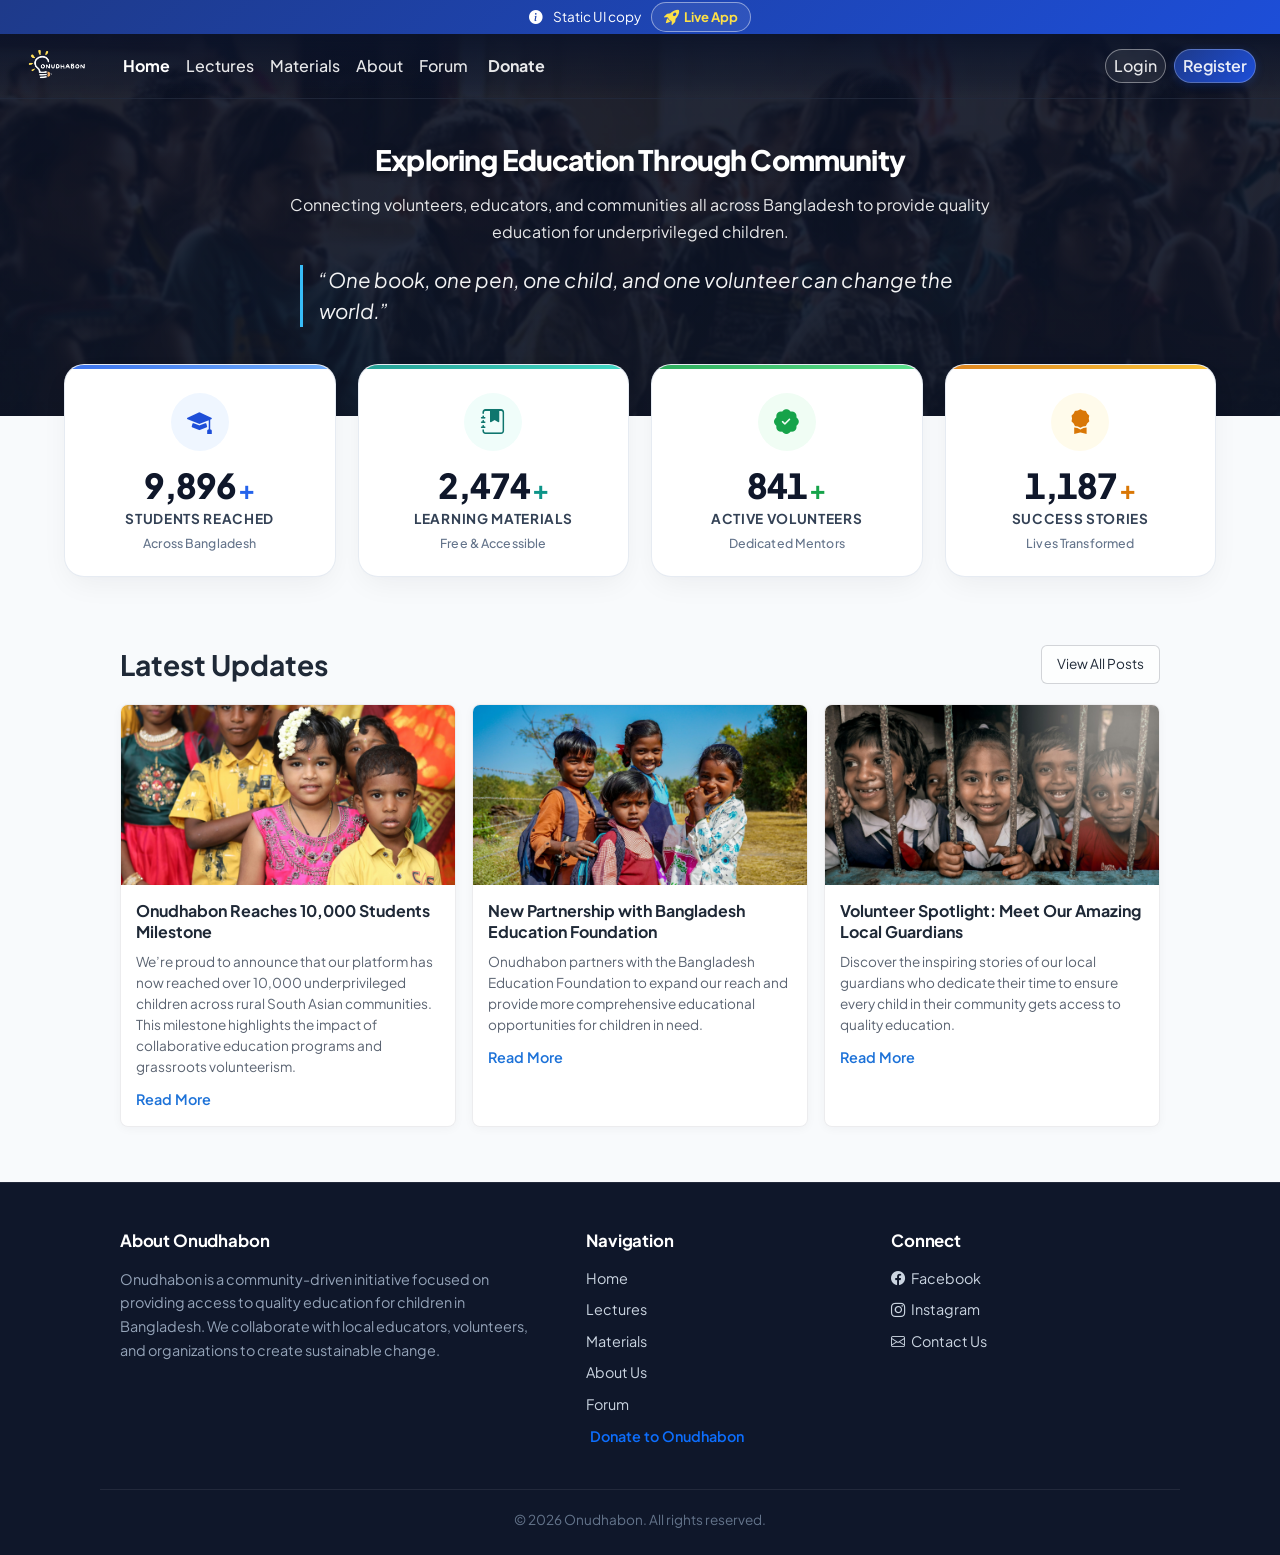
==== commit 5a3860ff: "Final Static UI" ====
--- a/docs/index.html
+++ b/docs/index.html
@@ -20,10 +20,10 @@
 
     <!-- GitHub Pages banner (links to live Render app) -->
     <div class="ghpages-banner">
-        <i class="bi bi-info-circle-fill me-1"></i>
-        This is a static GitHub Pages copy of the UI.
+        <i class="bi bi-info-circle-fill"></i>
+        Static UI copy
         <a href="https://onudhabon-sd-3-2.onrender.com/" target="_blank" rel="noopener noreferrer">
-            <i class="bi bi-rocket-takeoff-fill"></i> Launch Full Dynamic App
+            <i class="bi bi-rocket-takeoff-fill"></i> Live App
         </a>
     </div>
 
--- a/docs/css/docs-override.css
+++ b/docs/css/docs-override.css
@@ -28,33 +28,60 @@
     background-image: url('../images/materials.jpeg') !important;
 }
 
-/* ----- Small banner (the ONLY added UI element) ----- */
+/* ----- Small banner (the ONLY added UI element) -----
+   Banner is fixed at top: 0. Navbar sits below it. Both never overlap
+   because the banner is constrained to a single short line and the
+   navbar's `top` value matches the banner's exact rendered height. */
 .ghpages-banner {
-    position: relative;
-    z-index: 1100;
+    position: fixed;
+    top: 0;
+    left: 0;
+    right: 0;
+    z-index: 1040;
     background: linear-gradient(135deg, #1e3a8a 0%, #1d4ed8 100%);
     color: #ffffff;
-    padding: 9px 18px;
+    padding: 7px 14px;
     text-align: center;
-    font-size: 0.9rem;
+    font-size: 0.85rem;
     box-shadow: 0 2px 8px rgba(15, 23, 42, 0.15);
     font-family: "Plus Jakarta Sans", -apple-system, BlinkMacSystemFont, "Segoe UI", Roboto, sans-serif;
+    white-space: nowrap;
+    overflow: hidden;
+    text-overflow: ellipsis;
+    display: flex;
+    align-items: center;
+    justify-content: center;
+    gap: 10px;
+    height: 34px;
+    box-sizing: border-box;
+}
+
+/* Float the fixed navbar BELOW the fixed banner, with a higher z-index
+   so it stacks above the banner whenever they overlap visually. */
+.site-header {
+    z-index: 1100 !important;
+    top: 34px !important;
+}
+
+/* Banner is out-of-flow above fixed navbar. Push body content down so
+   non-hero pages aren't hidden behind the navbar. */
+body:not(.has-hero) main {
+    padding-top: calc(74px + 34px);
 }
 
 .ghpages-banner a {
     color: #fde047 !important;
     font-weight: 700;
     text-decoration: none;
-    margin-left: 8px;
     display: inline-flex;
     align-items: center;
-    gap: 6px;
-    padding: 5px 14px;
+    gap: 5px;
+    padding: 3px 12px;
     border-radius: 999px;
     border: 1.5px solid rgba(255, 255, 255, 0.45);
     transition: all 0.2s ease;
     background: rgba(255, 255, 255, 0.08);
-    font-size: 0.88rem;
+    font-size: 0.82rem;
 }
 
 .ghpages-banner a:hover {
@@ -71,12 +98,25 @@
 
 @media (max-width: 600px) {
     .ghpages-banner {
-        font-size: 0.78rem;
-        padding: 8px 12px;
+        font-size: 0.72rem;
+        padding: 5px 8px;
+        gap: 6px;
+        height: 28px;
     }
     .ghpages-banner a {
-        padding: 4px 10px;
+        padding: 2px 7px;
+        font-size: 0.7rem;
+        gap: 3px;
+        border-width: 1px;
+    }
+    .ghpages-banner a i {
         font-size: 0.78rem;
+    }
+    .site-header {
+        top: 28px !important;
+    }
+    body:not(.has-hero) main {
+        padding-top: calc(74px + 28px);
     }
 }
 
